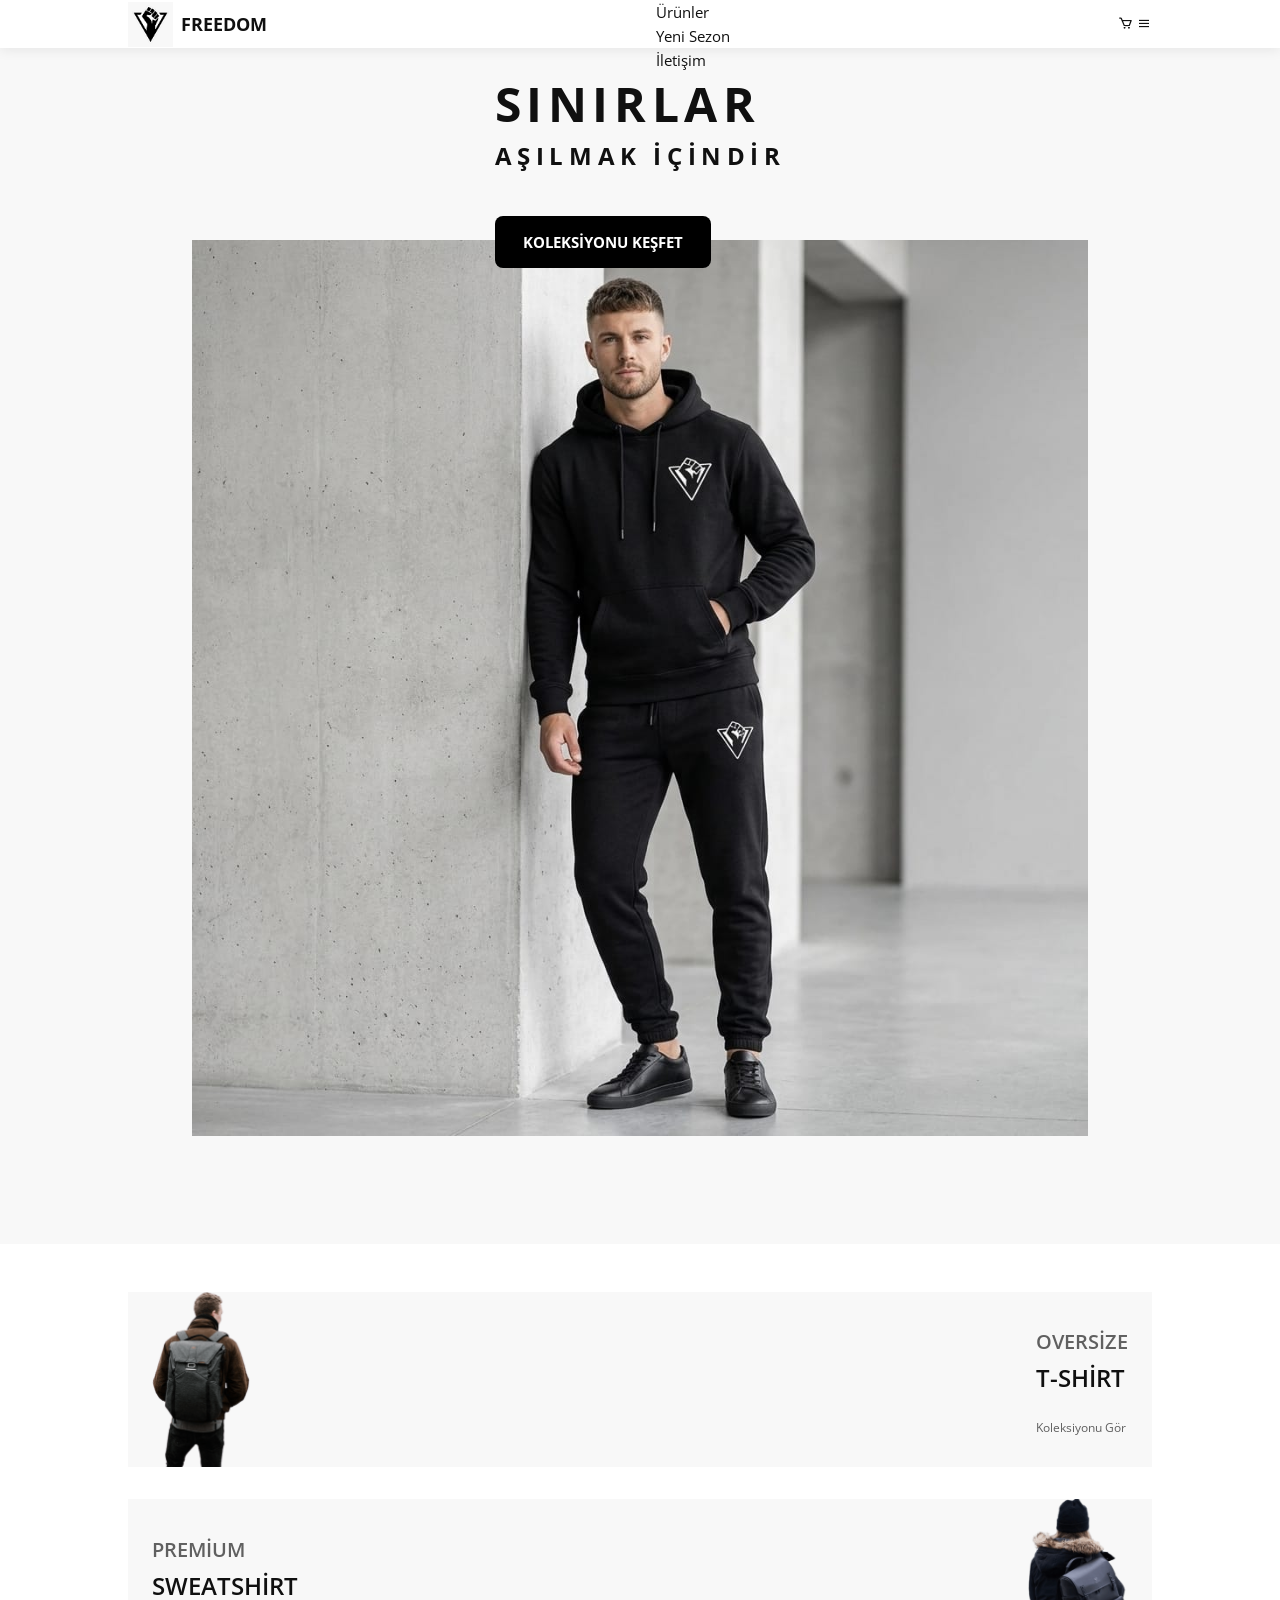
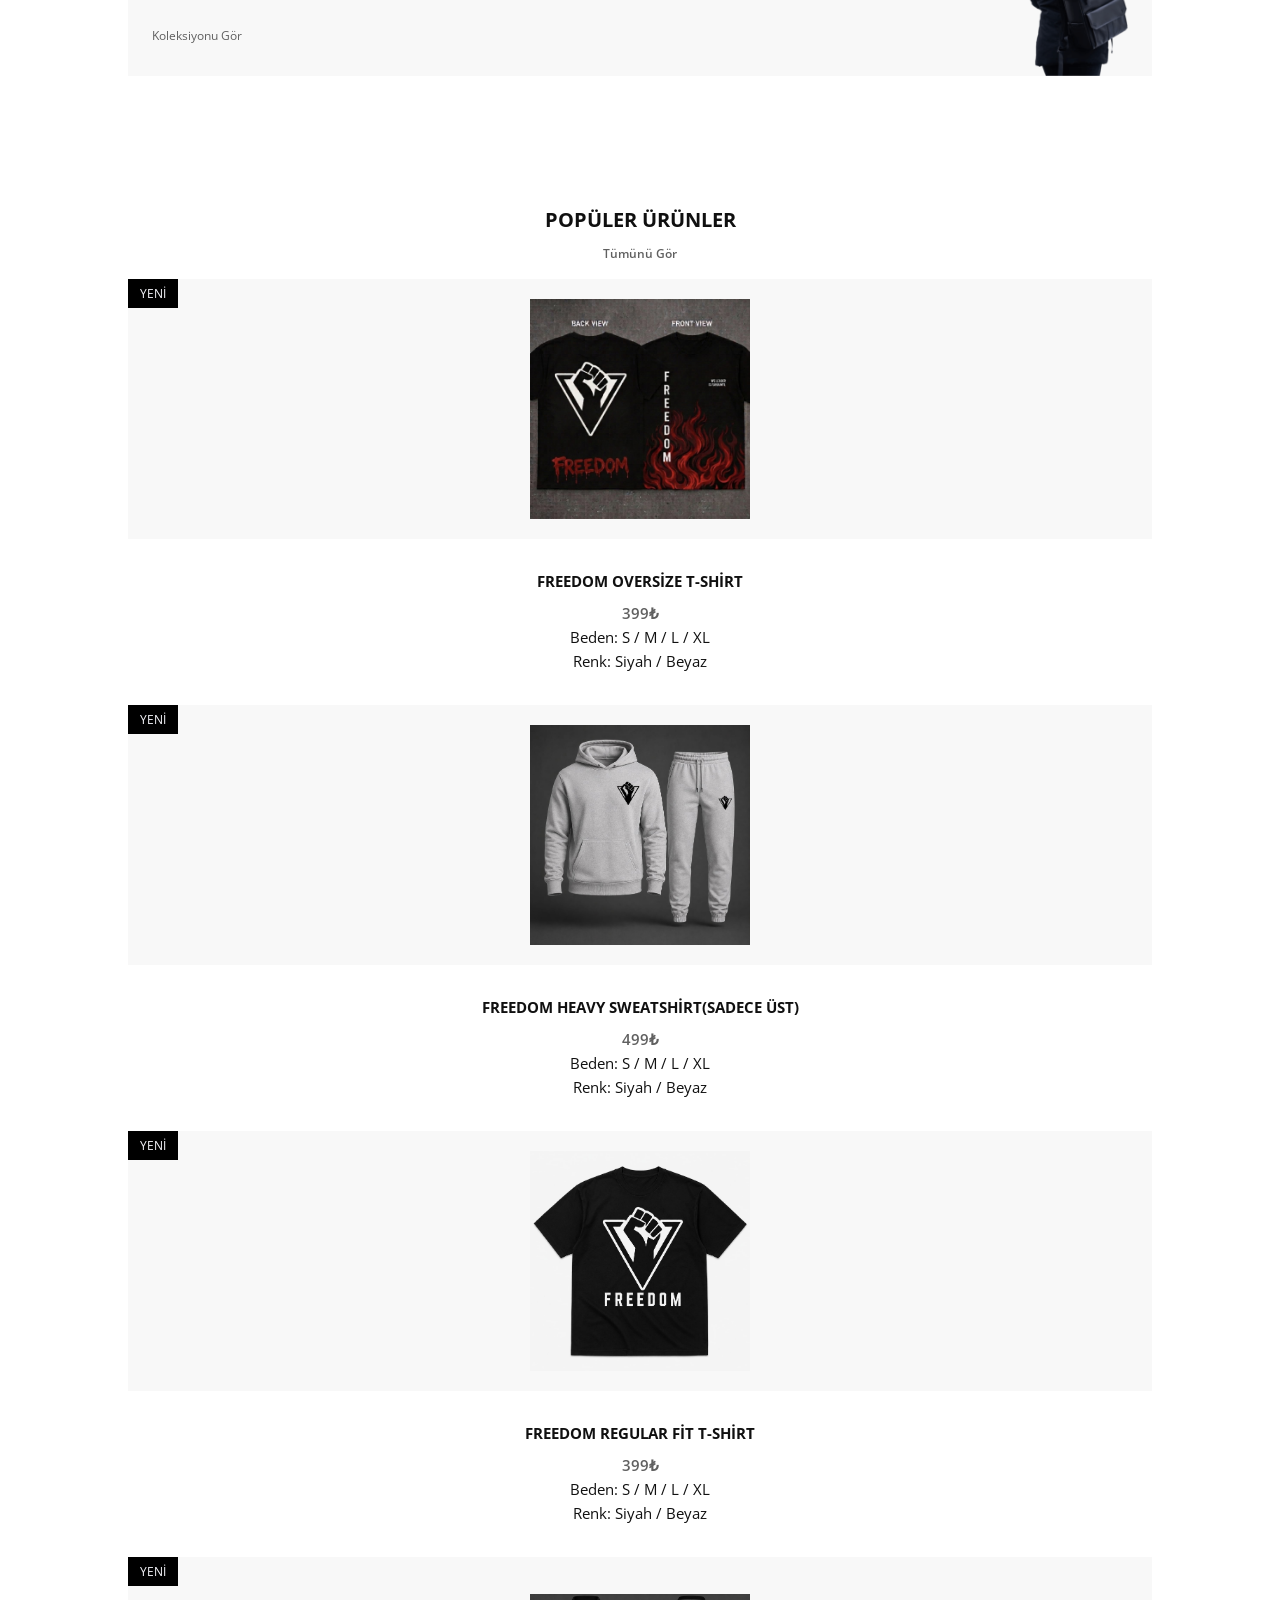
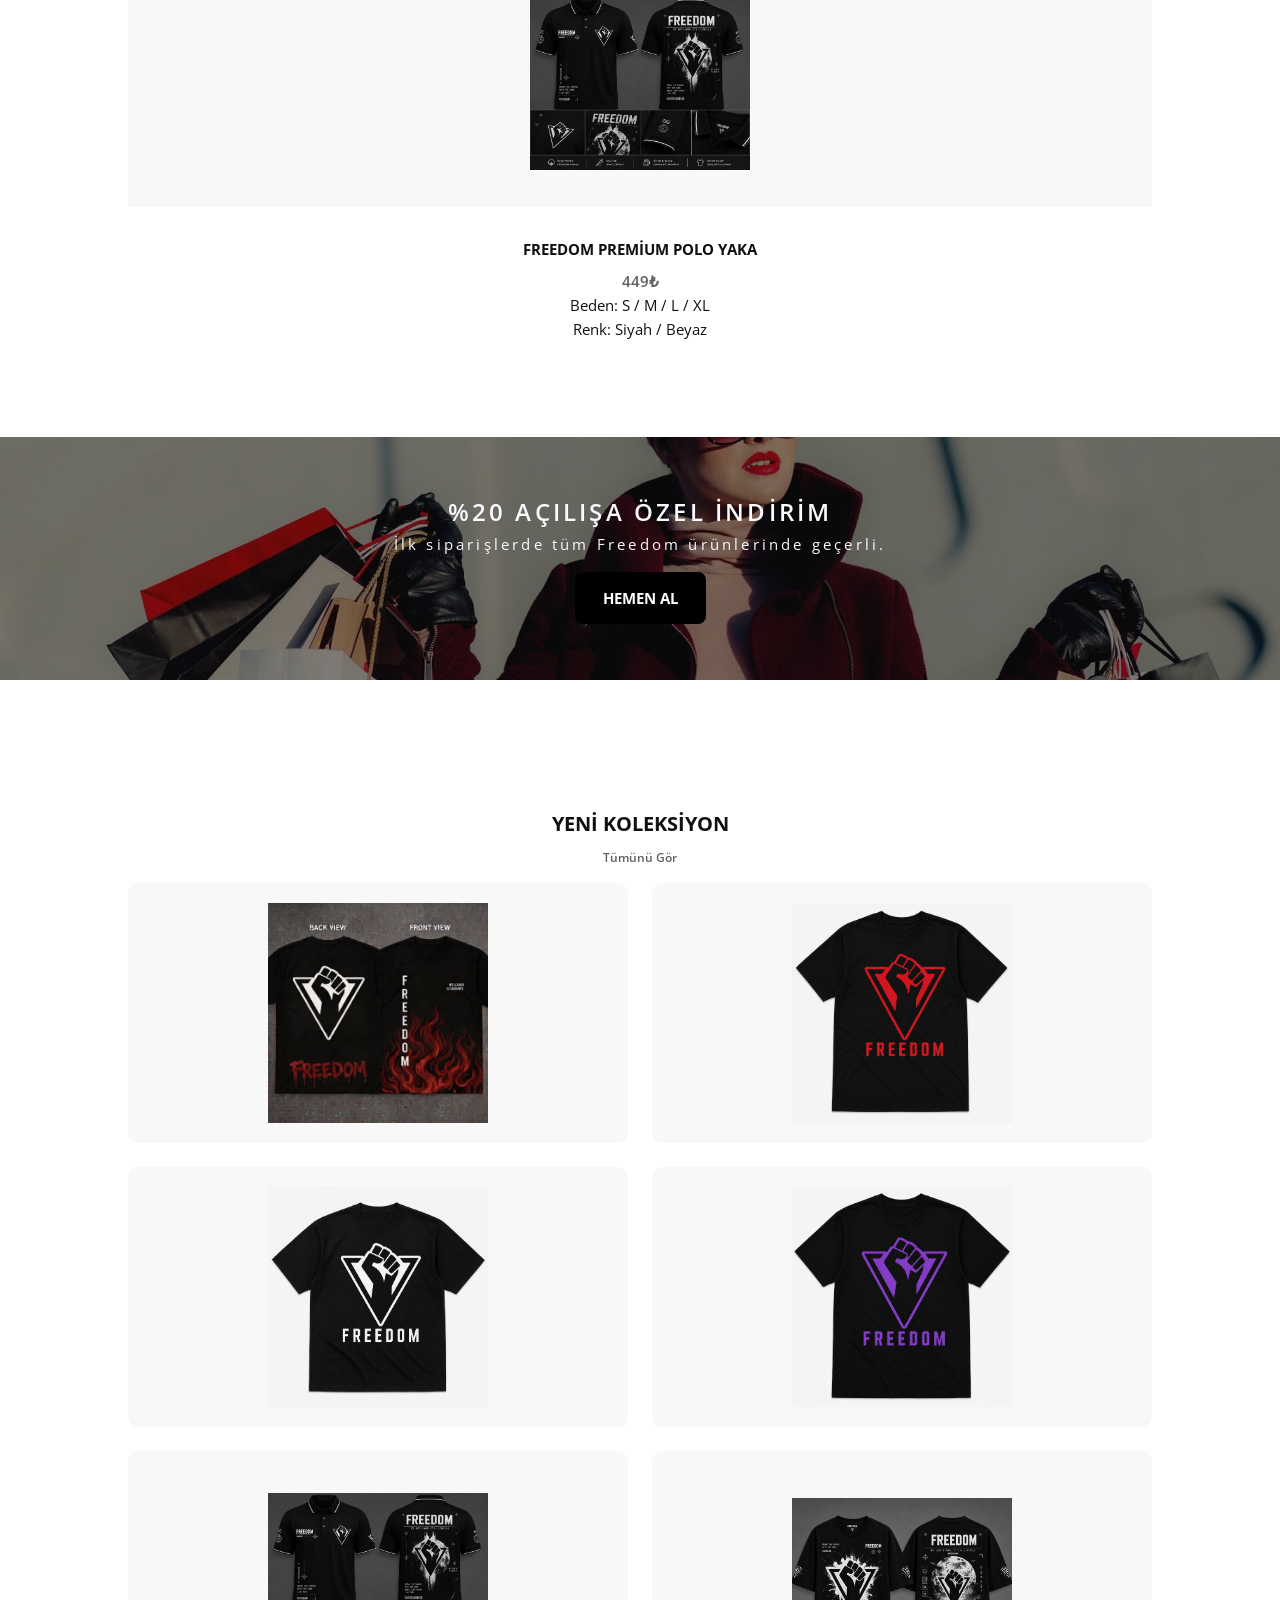
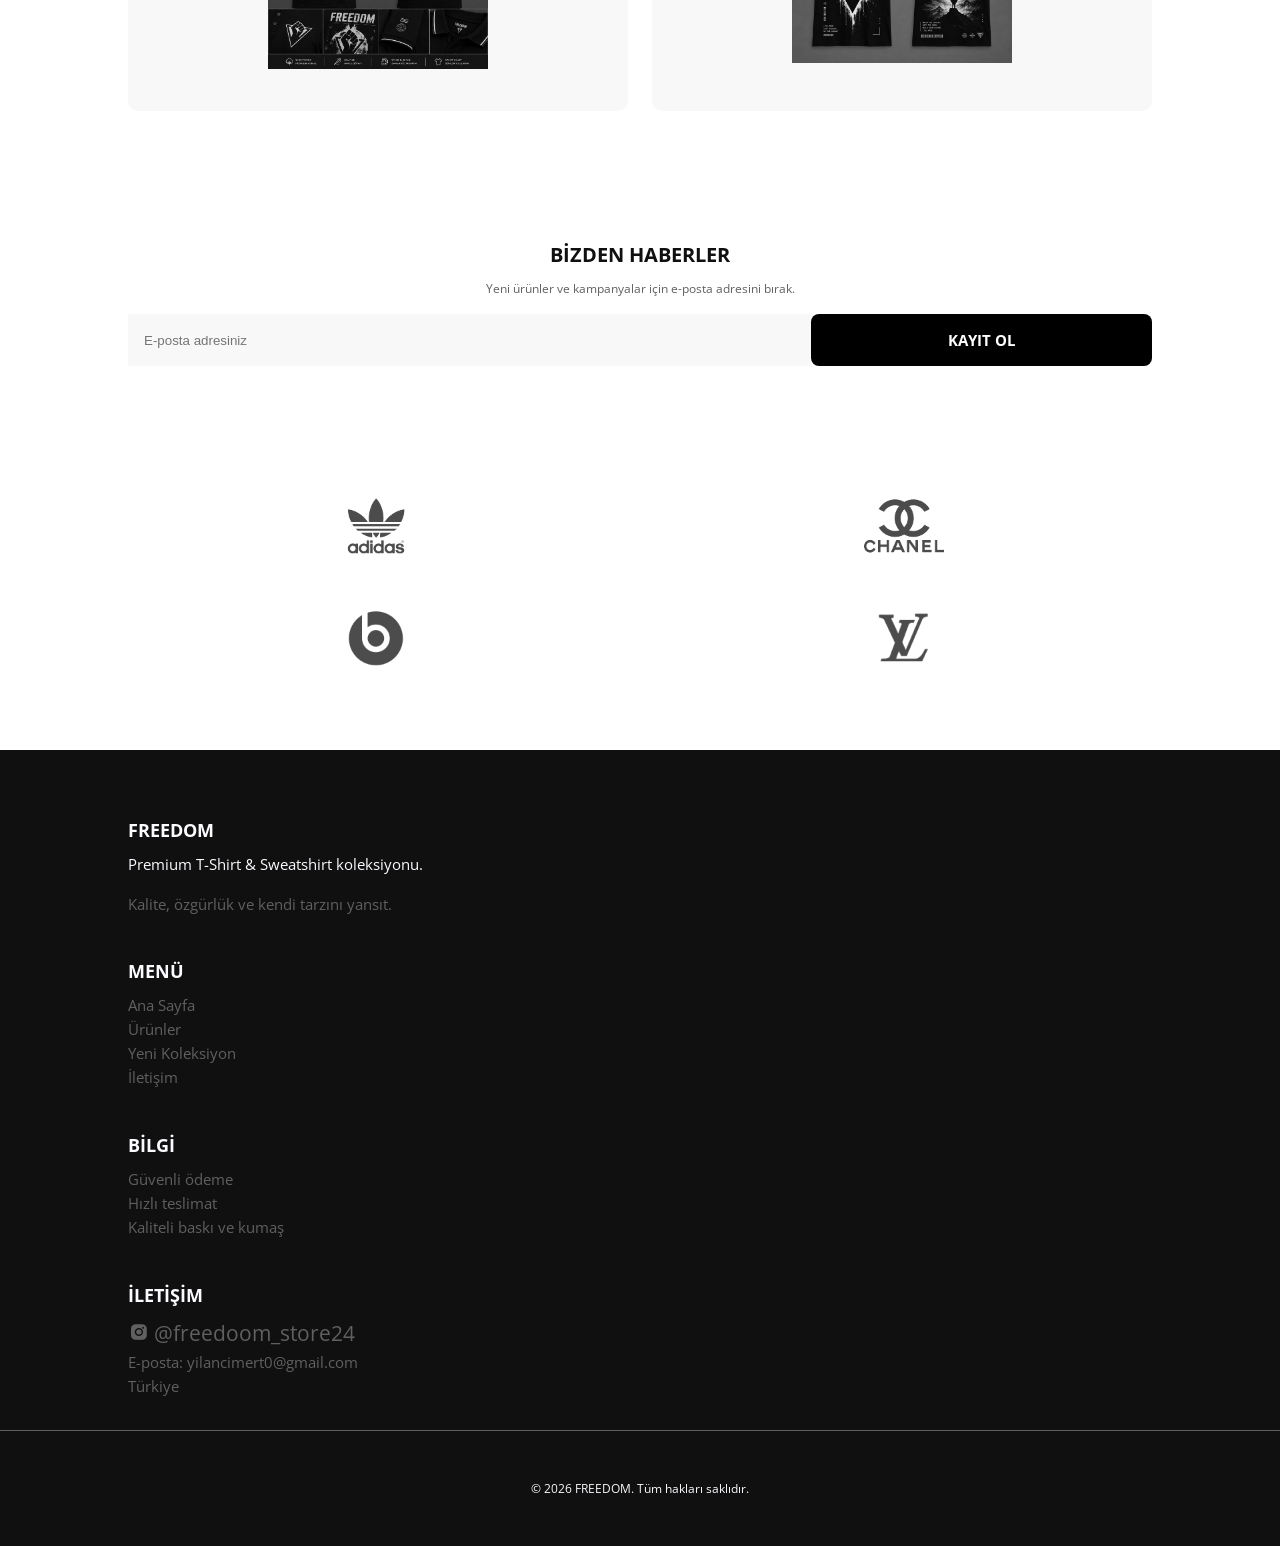
==== index.html @ c9d6a325 "Update index.html" ====
<!DOCTYPE html>
<html lang="tr">
    <head>
        <meta charset="UTF-8">
        <meta name="viewport" content="width=device-width, initial-scale=1.0">

        <!-- ===== BOXICONS ===== -->
        <link href='https://cdn.jsdelivr.net/npm/boxicons@2.0.5/css/boxicons.min.css' rel='stylesheet'>

        <!-- ===== CSS ===== -->
        <link rel="stylesheet" href="css/styles.css">

        <title>FREEDOM | Premium T-Shirts & Sweatshirts</title>
    </head>
    <body>
        <!--===== HEADER =====-->
        <header class="l-header">
            <nav class="nav bd-grid">
                <div>
                    <a href="index.html" class="nav__logo">
    <img src="img/logo.png" alt="FREEDOM Logo" class="logo" width="45">
    <span>FREEDOM</span>
    </a>
        
                </div>

                <div class="nav__menu" id="nav-menu">
                    <ul class="nav__list">
                        <li class="nav__item"><a href="#home" class="nav__link active">Ana Sayfa</a></li>
                        <li class="nav__item"><a href="#featured" class="nav__link">Ürünler</a></li>
                        <li class="nav__item"><a href="#new" class="nav__link">Yeni Sezon</a></li>
                        <li class="nav__item"><a href="#subscribed" class="nav__link">İletişim</a></li>
                    </ul>
                </div>

                <div>
                    <i class="bx bx-cart nav__cart"></i>
                    <i class="bx bx-menu nav__toggle" id="nav-toggle"></i>
                </div>
            </nav>
        </header>

        <main class="l-main">
            <!--===== HOME =====-->
           <section class="home" id="home">
    <div class="home__container bd-grid">
        <div class="home__data">
            <h1 class="home__title">SINIRLAR<br><span>AŞILMAK İÇİNDİR</span></h1>
            <a href="#featured" class="button">KOLEKSİYONU KEŞFET</a>
        </div>

        <img src="img/ana-sayfa.jpeg" class="home__img" alt="Freedom Hoodie">
    </div>
</section>

            <!--===== COLLECTION =====-->
            <section class="collection section">
                <div class="collection__container bd-grid">
                    <div class="collection__box">
                        <img src="img/backpackMan.png" alt="" class="collection__img">

                        <div class="collection__data">
                            <h2 class="collection__title"><span class="collection__subtitle">oversize</span><br>T-shirt</h2>
                            <a href="#" class="collection__view">Koleksiyonu Gör</a>
                        </div>
                    </div>

                    <div class="collection__box">
                        <div class="collection__data">
                            <h2 class="collection__title"><span class="collection__subtitle">premium</span><br>sweatshirt</h2>
                            <a href="#" class="collection__view">Koleksiyonu Gör</a>
                        </div>

                        <img src="img/backpackWoman.png" alt="" class="collection__img">
                    </div>
                </div>
            </section>

            <!--===== FEATURED PRODUCTS =====-->
            <section class="featured section" id="featured">
                <h2 class="section-title">POPÜLER ÜRÜNLER</h2>
                <a href="#" class="section-all">Tümünü Gör</a>

                <div class="featured__container bd-grid">
                    <div class="featured__product">
                        <div class="featured__box">
                            <div class="featured__new">YENİ</div>
                            <img src="img/tshirt4.jpeg" class="featured__img" alt="">
                        </div>

                        <div class="featured__data">
                            <h3 class="featured__name">Freedom Oversize T-Shirt</h3>
                            <span class="featured__price">399₺</span>
                             <p class="featured__info">Beden: S / M / L / XL</p>
    <p class="featured__info">Renk: Siyah / Beyaz</p>
                        </div>
                    </div>

                    <div class="featured__product">
                        <div class="featured__box">
                            <div class="featured__new">YENİ</div>
                            <img src="img/sweat4.jpeg" class="featured__img" alt="Freedom Heavy Sweatshirt">
                        </div>

                        <div class="featured__data">
                            <h3 class="featured__name">Freedom Heavy Sweatshirt(sadece üst)</h3>
                            <span class="featured__price">499₺</span>
                            <p class="featured__info">Beden: S / M / L / XL</p>
<p class="featured__info">Renk: Siyah / Beyaz</p>
                        </div>
                    </div>

                    <div class="featured__product">
                        <div class="featured__box">
                            <div class="featured__new">YENİ</div>
                      <img src="img/tshirt8.jpeg" class="featured__img" alt="Freedom Basic Tee">
                        </div>

                        <div class="featured__data">
                            <h3 class="featured__name">Freedom regular fit T-shirt</h3>
                            <span class="featured__price">399₺</span>
                            <p class="featured__info">Beden: S / M / L / XL</p>
<p class="featured__info">Renk: Siyah / Beyaz</p>
                        </div>
                    </div>

                    <div class="featured__product">
                        <div class="featured__box">
                            <div class="featured__new">YENİ</div>
                            <img src="img/tshirt12.jpeg" class="featured__img" alt="Freedom Premium Hoodie">
                        </div>

                        <div class="featured__data">
                            <h3 class="featured__name">Freedom Premium polo yaka</h3>
                            <span class="featured__price">449₺</span>
                            <p class="featured__info">Beden: S / M / L / XL</p>
<p class="featured__info">Renk: Siyah / Beyaz</p>
                        </div>
                    </div>
                </div>
            </section>

            <!--===== OFFER =====-->
            <section class="offer section">
                <div class="offer__bg">
                    <div class="offer__data">
                        <h2 class="offer__title">%20 açılışa özel İndirim</h2>
                        <p class="offer__description">İlk siparişlerde tüm Freedom ürünlerinde geçerli.</p>

                        <a href="#" class="button">HEMEN AL</a>
                    </div>
                </div>
            </section>

            <!--===== NEW ARRIVALS =====-->
            <section class="featured section" id="new">
                <h2 class="section-title">YENİ KOLEKSİYON</h2>
                <a href="#" class="section-all">Tümünü Gör</a>

                <div class="new__container bd-grid">
                    <div class="new__box">
                      <img src="img/tshirt4.jpeg" alt="Freedom T-Shirt" class="new__img">

                        <div class="new__link">
                            <a href="#" class="button">İNCELE</a>
                        </div>
                    </div>

                    <div class="new__box">
                        <img src="img/tshirt6.jpeg" alt="Freedom T-Shirt" class="new__img">

                        <div class="new__link">
                            <a href="#" class="button">İNCELE</a>
                        </div>
                    </div>

                    <div class="new__box">
                       <img src="img/tshirt8.jpeg" alt="Freedom T-Shirt" class="new__img">

                        <div class="new__link">
                            <a href="#" class="button">İNCELE</a>
                        </div>
                    </div>

                    <div class="new__box">
                        <img src="img/tshirt3.jpeg" alt="Freedom T-Shirt" class="new__img">

                        <div class="new__link">
                            <a href="#" class="button">İNCELE</a>
                        </div>
                    </div>

                    <div class="new__box">
                        <img src="img/tshirt12.jpeg" alt="Freedom T-Shirt" class="new__img">

                        <div class="new__link">
                            <a href="#" class="button">İNCELE</a>
                        </div>
                    </div>

                    <div class="new__box">
                      <img src="img/tshirt13.jpeg" alt="Freedom T-Shirt" class="new__img">

                        <div class="new__link">
                            <a href="#" class="button">İNCELE</a>
                        </div>
                    </div>
                </div>
            </section>

            <!--===== NEWSLETTER =====-->
            <section class="newsletter section" id="subscribed">
                <div class="newsletter__container bd-grid">
                    <div class="newsletter__subscribed">
                        <h2 class="section-title">BİZDEN HABERLER</h2>
                        <p class="newsletter__description">Yeni ürünler ve kampanyalar için e-posta adresini bırak.</p>

                        <form action="" class="newsletter__form">
                            <input type="text" class="newsletter__input" placeholder="E-posta adresiniz">
                            <a href="#" class="button">KAYIT OL</a>
                        </form>
                    </div>
                </div>
            </section>

            <!--===== SPONSORS =====-->
            <section class="sponsors section">
                <div class="sponsors__container bd-grid">
                    <div class="sponsors__logo">
                        <img src="img/logo1.png" alt="">
                    </div>
                    <div class="sponsors__logo">
                        <img src="img/logo2.png" alt="">
                    </div>
                    <div class="sponsors__logo">
                        <img src="img/logo3.png" alt="">
                    </div>
                    <div class="sponsors__logo">
                        <img src="img/logo4.png" alt="">
                    </div>
                </div>
            </section>
        </main>

        <!--===== FOOTER =====-->
      <footer class="footer section" id="iletisim">
    <div class="footer__container bd-grid">
        <div class="footer__box">
            <h3 class="footer__title">FREEDOM</h3>
            <p class="footer__deal">Premium T-Shirt & Sweatshirt koleksiyonu.</p>
            <p class="footer__link">Kalite, özgürlük ve kendi tarzını yansıt.</p>
        </div>

        <div class="footer__box">
            <h3 class="footer__title">MENÜ</h3>
            <ul>
                <li><a href="#home" class="footer__link">Ana Sayfa</a></li>
                <li><a href="#featured" class="footer__link">Ürünler</a></li>
                <li><a href="#new" class="footer__link">Yeni Koleksiyon</a></li>
                <li><a href="#iletisim" class="footer__link">İletişim</a></li>
            </ul>
        </div>

        <div class="footer__box">
            <h3 class="footer__title">BİLGİ</h3>
            <ul>
                <li><span class="footer__link">Güvenli ödeme</span></li>
                <li><span class="footer__link">Hızlı teslimat</span></li>
                <li><span class="footer__link">Kaliteli baskı ve kumaş</span></li>
            </ul>
        </div>

        <div class="footer__box">
    <h3 class="footer__title">İLETİŞİM</h3>

    <a href="https://instagram.com/freedoom_store24" target="_blank" class="footer__social">
        <i class='bx bxl-instagram-alt'></i> @freedoom_store24
    </a>

    <p class="footer__link">E-posta: yilancimert0@gmail.com</p>
    <p class="footer__link">Türkiye</p>
</div>
    </div>

    <p class="footer__copy">&#169; 2026 FREEDOM. Tüm hakları saklıdır.</p>
</footer>

        <!--===== MAIN JS =====-->
        <script src="js/main.js"></script>
    </body>
</html>
---- css/styles.css ----
/*===== GOOGLE FONTS =====*/
@import url("https://fonts.googleapis.com/css2?family=Open+Sans:wght@400;600;700&display=swap");

/*===== VARIABLES CSS =====*/
:root {
  --header-height: 3rem;
  --font-semi: 600;
  --font-bold: 700;
}

/*===== Colores =====*/
:root {
  --first-color: #000000;
  --first-color-alt: #222222;
  --white-color: #FAFAFF;
  --dark-color: #101010;
  --dark-color-light: #606060;
  --gray-color: #F8F8F8;
}

/*===== Fuente y tipografia =====*/
:root {
  --body-font: 'Open Sans', sans-serif;
  --big-font-size: 3rem;
  --h1-font-size: 1.5rem;
  --h2-font-size: 1.25rem;
  --normal-font-size: .938rem;
  --small-font-size: .75rem;
}

 screen and (min-width: 768px) {
  :root {
    --big-font-size: 6rem;
    --h1-font-size: 2.25rem;
    --h2-font-size: 1.5rem;
    --normal-font-size: 1rem;
    --small-font-size: .813rem;
  }
}

/*===== Margenes =====*/
:root {
  --mb-1: 0.5rem;
  --mb-2: 1rem;
  --mb-3: 1.5rem;
  --mb-4: 2rem;
}

/*===== z index =====*/
:root {
  --z-tooltip: 10;
  --z-fixed: 100;
}

/*===== BASE =====*/
*, ::before, ::after {
  box-sizing: border-box;
}

html {
  scroll-behavior: smooth;
}

body {
  margin: var(--header-height) 0 0 0;
  font-family: var(--body-font);
  font-size: var(--normal-font-size);
  color: var(--dark-color);
  line-height: 1.6;
}

h1, h2, p {
  margin: 0;
}

ul {
  margin: 0;
  padding: 0;
  list-style: none;
}

a {
  text-decoration: none;
  color: var(--dark-color);
}

img {
  max-width: 100%;
  height: auto;
}

/*===== CLASS CSS ===== */
.section
{
  padding: 3rem 0;
}

.section-title
{
  font-size: var(--h2-font-size);
  color: var(--dark-color);
  margin: var(--mb-4) 0 var(--mb-1);
  text-align: center;
}

.section-all
{
  display: block;
  font-size: var(--small-font-size);
  font-weight: var(--font-semi);
  color: var(--dark-color-light);
  text-align: center;
  margin-bottom: var(--mb-2);
}

/*===== LAYOUT =====*/
.bd-grid
{
  max-width: 1024px;
  display: grid;
  grid-template-columns: 100%;
  grid-column-gap: 2rem;
  width: calc(100% - 3rem);
  margin-left: var(--mb-3);
  margin-right: var(--mb-3);
}

.l-header
{
  width: 100%;
  position: fixed;
  top: 0;
  left: 0;
  z-index: var(--z-fixed);
  background:#fff;
box-shadow:0 2px 12px rgba(0,0,0,.08);
}

/*===== NAV =====*/
.nav
{
  height: var(--header-height);
  display: flex;
  justify-content: space-between;
  align-items: center;
}

@media screen and (max-width: 768px)
{
  .nav__menu
  {
    position: fixed;
    top: var(--header-height);
    right: -100%;
    width: 80%;
    height: 100%;
    padding: 2rem;
    background-color: var(--white-color);
    transition: .5s;
  }

  .nav__item
  {
    margin-bottom: var(--mb-4);
  }

  .nav__link
  {
    color: var(--dark-color);
    font-weight: var(--font-semi);
  }

  .nav__link:hover
  {
    color: var(--first-color);
  }

  .nav__logo
  {
    font-weight: var(--font-bold);
  }

  .nav__cart
  {
    font-size: 1.5rem;
    margin-right: var(--mb-2);
  }

  .nav__toggle
  {
    font-size: 1.5rem;
    cursor: pointer;
  }
}


/*=== Show menu ===*/
.show
{
  right: 0;
}

.active
{
  color: var(--first-color);
}

/*===== HOME =====*/
.home
{
  background-color: var(--gray-color);
}

.home__container
{
  position: relative;
  min-height: calc(100vh - 3rem);
  display: flex;
  flex-direction: column;
  justify-content: center;
  row-gap: 2rem;
  padding: 2rem 1rem 3rem;
}

.home__data
{
  z-index: 2;
  text-align: center;
}

.home__title
{
  font-size: var(--big-font-size);
  line-height: 1;
  letter-spacing: .35rem;
  margin-bottom: 2rem;
}

.home__title span
{
  display: block;
  font-size: var(--h1-font-size);
  margin-top: 1rem;
}

.home__img
{
  display: block;
  width: 280px;
  max-width: 100%;
  height: auto;
  margin: 0 auto;
  object-fit: contain;
}


/*BUTTONS*/
.button
{
  display: inline-block;
  background:#000;
  color:#fff;
  padding:14px 28px;
 border-radius:8px;
  font-weight:700;
  transition:.3s;
}

.button:hover{
  background:#333;
  transform:translateY(-2px);
}


/*===== COLLECTION =====*/
.collection__container
{
  row-gap: 2rem;
}

.collection__box
{
  display: flex;
  justify-content: space-between;
  align-items: center;
  padding: 0 1.5rem;
  background-color: var(--gray-color);
  transition: .3s;
}

.collection__box:hover
{
  transform: translateY(-.5rem);
}

.collection__img
{
  width: 100px;
}

.collection__title
{
  font-size: var(--h1-font-size);
  list-style: 1.2;
  margin-bottom: var(--mb-2);
  text-transform: uppercase;
  font-weight: var(--font-semi);
}

.collection__subtitle
{
  font-size: var(--h2-font-size);
  color: var(--dark-color-light);
}

.collection__view
{
  font-size: var(--small-font-size);
  color: var(--dark-color-light);
}

.collection__view:hover
{
  text-decoration: underline;
}

/*===== FEATURED PRODUCTS =====*/
.featured__container
{
  row-gap: 2rem;
}

.featured__product
{
  transition: .3s;
}

.featured__product:hover
{
  transform: translateY(-.5rem);
}

.featured__box
{
   position: relative;
    display: flex;
    justify-content: center;
    align-items: center;
    background-color: var(--gray-color);

    min-height: 250px;
}
.featured__img{
    width: 220px;
    height: auto;
    display: block;
  }
.featured__new
{
  position: absolute;
  top: 0;
  left: 0;
  background-color: var(--first-color);
  color: var(--white-color);
  padding: .3rem .75rem;
  font-size: var(--small-font-size);
}

.featured__data
{
  text-align: center;
    margin-top: 30px;
}

.featured__name
{
  margin-bottom: var(--mb-1);
  text-transform: uppercase;
  font-size: var(--normal-font-size);
}

.featured__price
{
  color: var(--dark-color-light);
  font-weight: var(--font-semi);
}


/*===== OFFER =====*/
.offer__bg
{
  background: url('../img/offer.jpg') no-repeat center/cover;
  text-align: center;
}

.offer__data
{
  padding: 3.5rem .25rem;
  background: rgba(0, 0, 0, .5);
  color: var(--white-color);
}

.offer__title
{
  font-size: var(--h1-font-size);
  letter-spacing: .2rem;
  text-transform: uppercase;
  font-weight: var(--font-semi);
}

.offer__description
{
  margin-bottom: var(--mb-2);
  letter-spacing: .2rem;
}


/*===== NEW ARRIVALS =====*/
.new__container
{
  display: grid;
  grid-template-columns: repeat(2, 1fr);
  gap: 1.5rem;
}

.new__box
{
  position: relative;
  background-color: var(--gray-color);
  overflow: hidden;
  border-radius: 10px;
  padding: 12px;
  min-height: 260px;

  display: flex;
  justify-content: center;
  align-items: center;
}

.new__img
{
  width: 100%;
  max-width: 220px;
  height: 220px;
  object-fit: contain;
  display: block;
  margin: 0 auto;
}

.new__box:hover .new__link
{
  bottom: 0;
}

.new__link
{
  position: absolute;
  left: 0;
  bottom: -100%;
  width: 100%;
  height: 100%;
  display: flex;
  justify-content: center;
  align-items: center;
  background: rgba(0, 0, 0, 0.18);
  transition: .3s;
}


/*===== NEWSLETTER =====*/
.newsletter
{
  text-align: center;
}

.newsletter__description
{
  margin-bottom: var(--mb-2);
  font-size: var(--small-font-size);
  color: var(--dark-color-light);
}

.newsletter__form
{
  display: grid;
  grid-template-columns: 1fr .5fr;
}

.newsletter__input
{
  outline: none;
  border: none;
  background-color: var(--gray-color);
  padding: 0 1rem;
}


/*===== SPONSORS =====*/
.sponsors__container
{
  grid-template-columns: repeat(2, 1fr);
  row-gap: 2rem;
  padding: 1.5rem 0;
}

.sponsors__logo
{
  display: flex;
  justify-content: center;
}

.sponsors__logo img
{
  width: 80px;
  filter: opacity(70%);
}

.sponsors__logo img:hover
{
  filter: none;
}

/*===== FOOTER =====*/
.footer
{
  background-color: var(--dark-color);
  color: var(--white-color);
}

.footer__container
{
  row-gap: 1.5rem;
  margin-bottom: var(--mb-4);
}

.footer__title
{
  margin-bottom: var(--mb-1);
}

.footer__deal
{
  margin-bottom: var(--mb-2);
}

.footer__store
{
  width: 100px;
}

.footer__link, .footer__social
{
  color: var(--dark-color-light);
}

.footer__link:hover
{
  text-decoration: underline;
}

.footer__social
{
  font-size: 1.3rem;
  margin-right: var(--mb-1);
}

.footer__copy
{
  border-top: 1px solid var(--dark-color-light);
  padding-top: 3rem;
  text-align: center;
  columns: var(--dark-color-light);
  font-size: var(--small-font-size);
}

/* ===== MEDIA QUERIES=====*/
 screen and (min-width: 768px)
{
  body
  {
    margin: 0;
  }

  .section-all
  {
    margin-bottom: var(--mb-4);
  }

  .nav
  {
    height: calc(var(--header-height) + 1rem);
    justify-content: initial;
  }

  .nav__menu
  {
    margin-left: auto;
  }

  .nav__list
  {
    display: flex;
  }

  .nav__item
  {
    margin-left: var(--mb-4);
    margin-bottom: 0;
  }

  .nav__toggle
  {
    display: none;
  }

  .home__container
  {
    height: 100vh;
  }

  .home__data
  {
    padding: 0;
    height: max-content;
    align-self: center;
  }

  .home__title
  {
    line-height: .8;
    letter-spacing: 1.5rem;
  }

  .home__img
  {
    width: 370px;
  }

  .collection__container
  {
    grid-template-columns: repeat(2, 1fr);
    grid-template-rows: 1fr;
  }

  .collection__box
  {
    padding: .5rem 3rem 0;
  }

  .collection__img
  {
    width: 130px;
  }

  .featured__container,
  .sponsors__container,
  .footer__container
  {
    grid-template-columns: repeat(4, 1fr);
  }

  .offer__data
  {
    padding: 5re 0;
  }

  .new__container
  {
    grid-template-columns: repeat(4, 1fr);
  }

  .newsletter__form
  {
    width: 400px;
    margin: 0 auto;
  }

  .footer__container
  {
    padding: 2rem 0;
  }
}

@media screen and (min-width: 1024px)
{
   .bd-grid
  {
    margin-left: auto;
    margin-right: auto;
  }

  .home__container
  {
    min-height: calc(100vh - 3rem);
    grid-template-columns: repeat(2, max-content);
    justify-content: space-between;
    align-items: center;
    column-gap: 2rem;
    padding: 2rem 4rem 3rem;
  }

  .home__data
  {
    text-align: left;
    max-width: 460px;
    z-index: 2;
  }

  .home__title
  {
    margin-bottom: 3rem;
  }

  .home__img
  {
    width: 999px;
    max-width: 100%;
    margin: 0;
    justify-self: end;
     transform: translateY(-60px);
  }
}
}

.nav__logo{
    display:flex;
    align-items:center;
    gap:10px;
    font-weight:700;
}
}.logo-img{
    width:28px !important;
    height:28px !important;
    object-fit:contain;
}

.nav__logo{
    display:flex;
    align-items:center;
    gap:8px;
}

.nav__logo span{
    font-size:18px;
    font-weight:bold;
}
.featured__img{
    width: 220px;
    height: auto;
    display: block;
    margin: 20px auto;
}
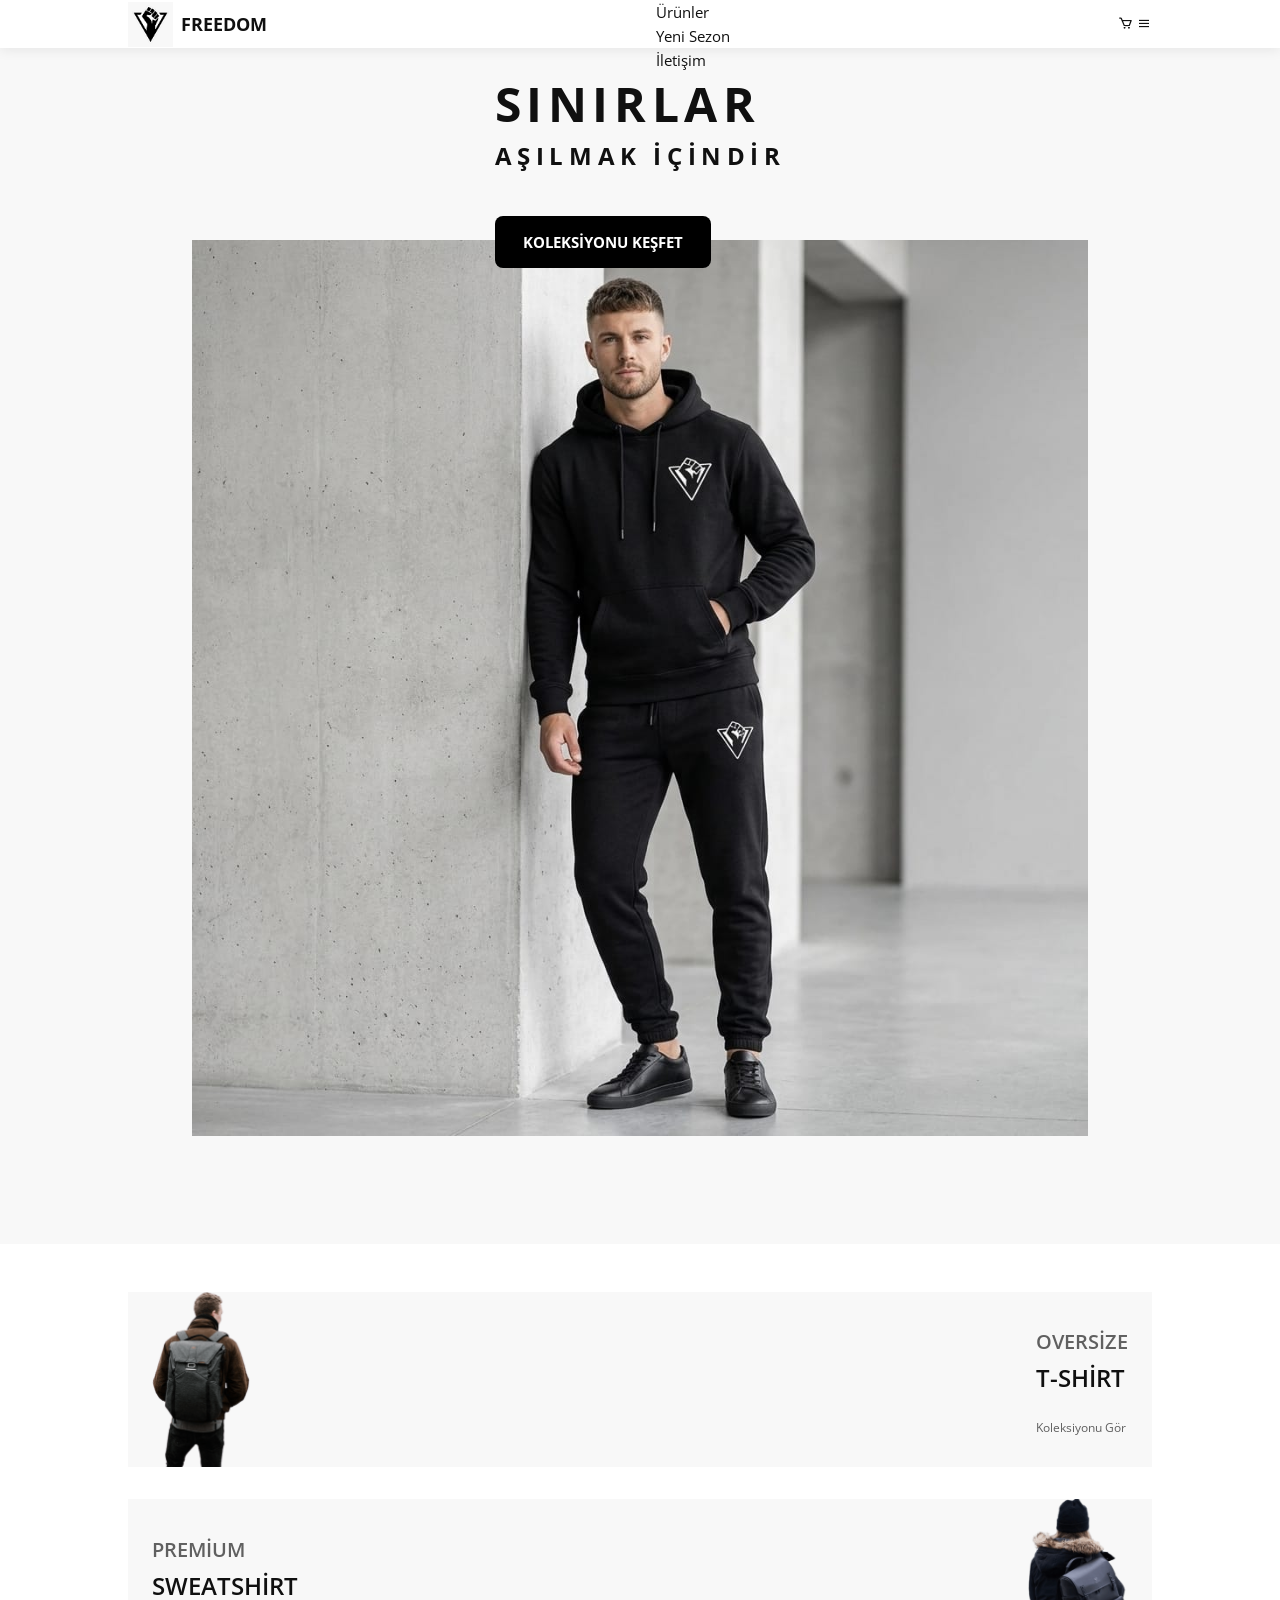
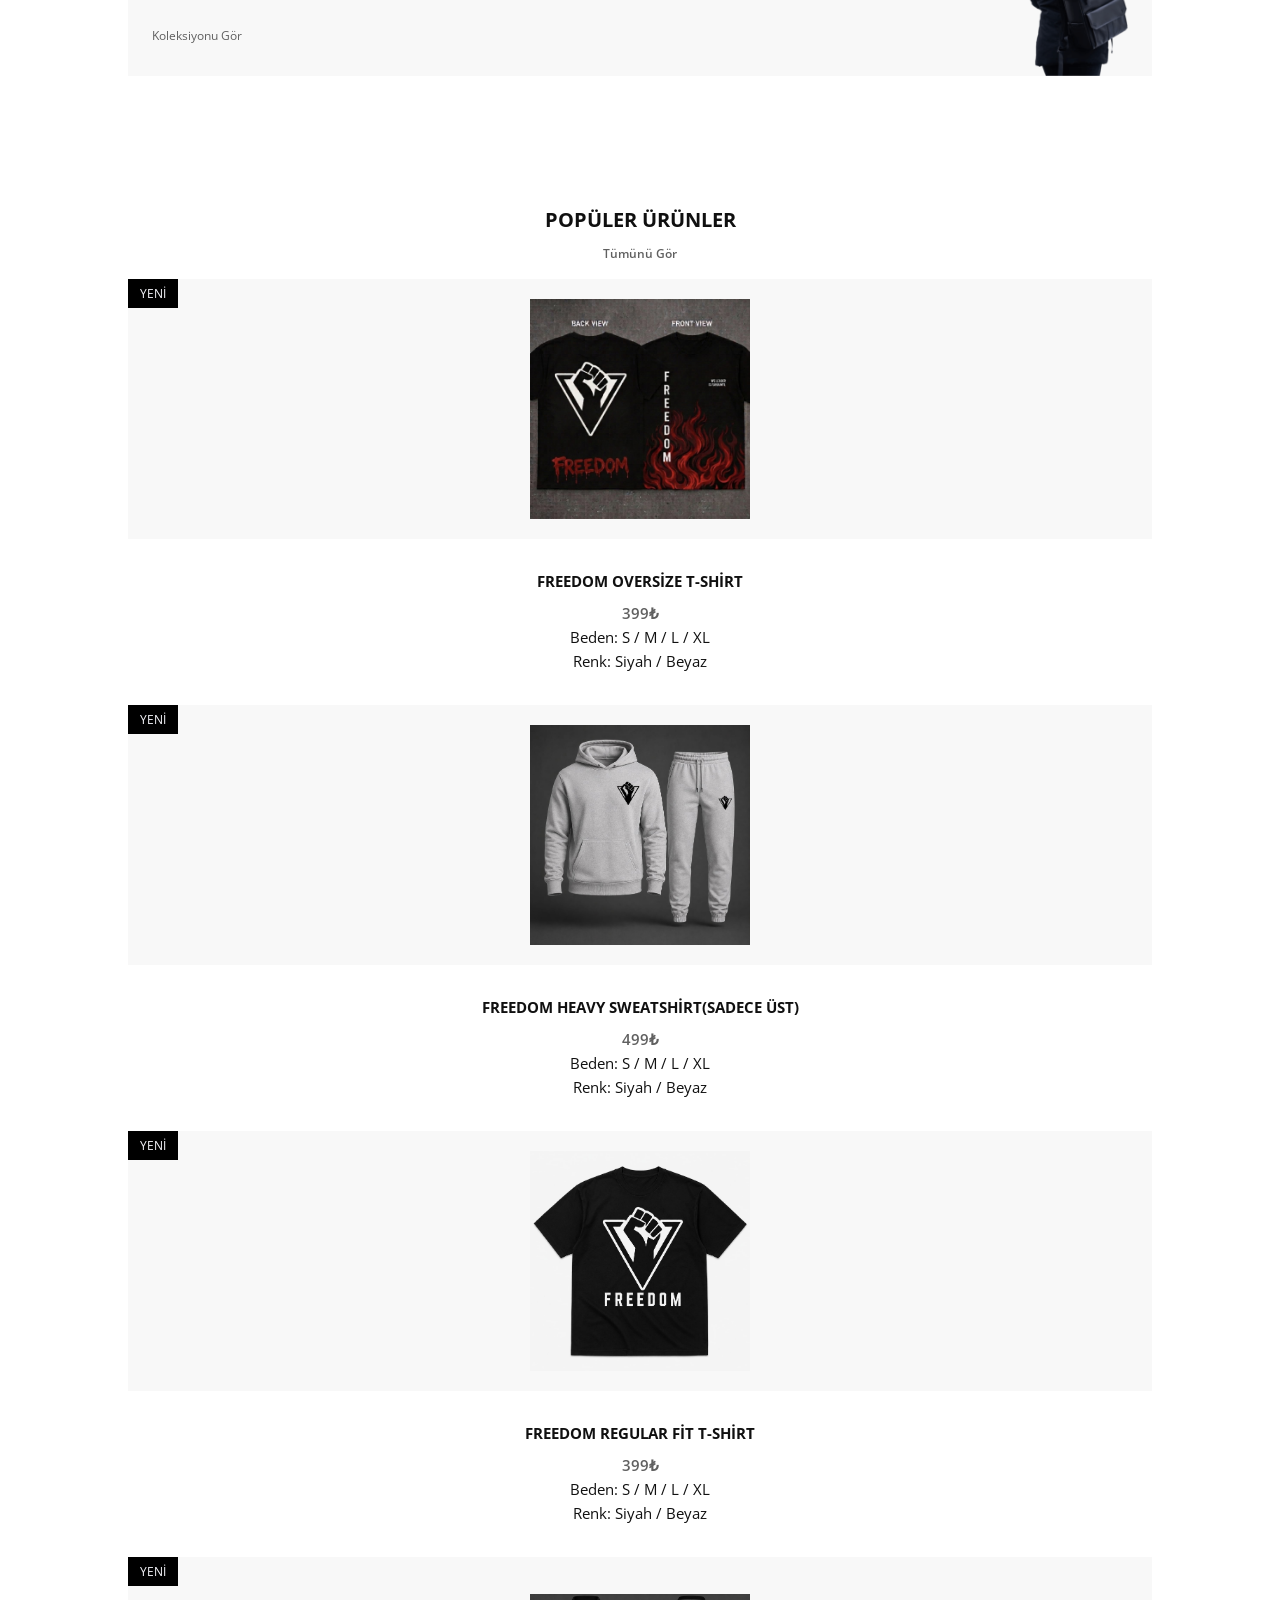
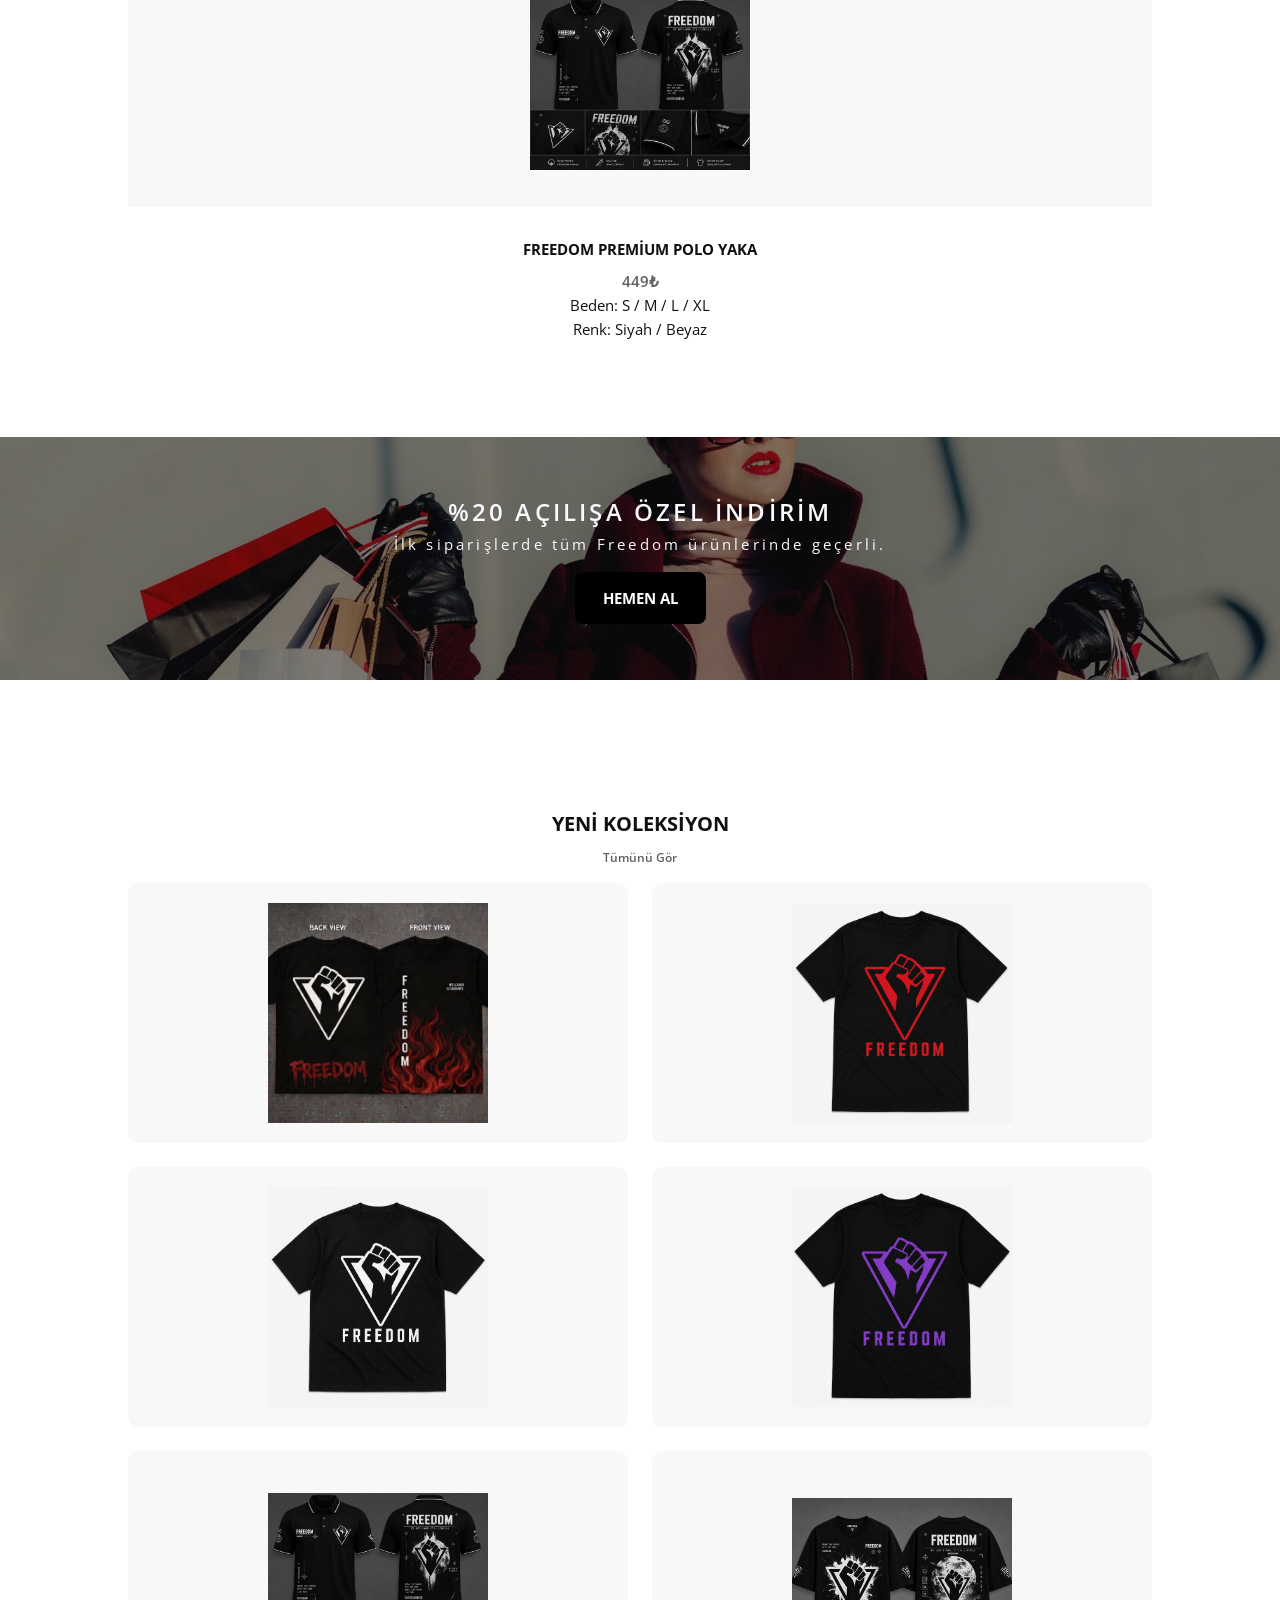
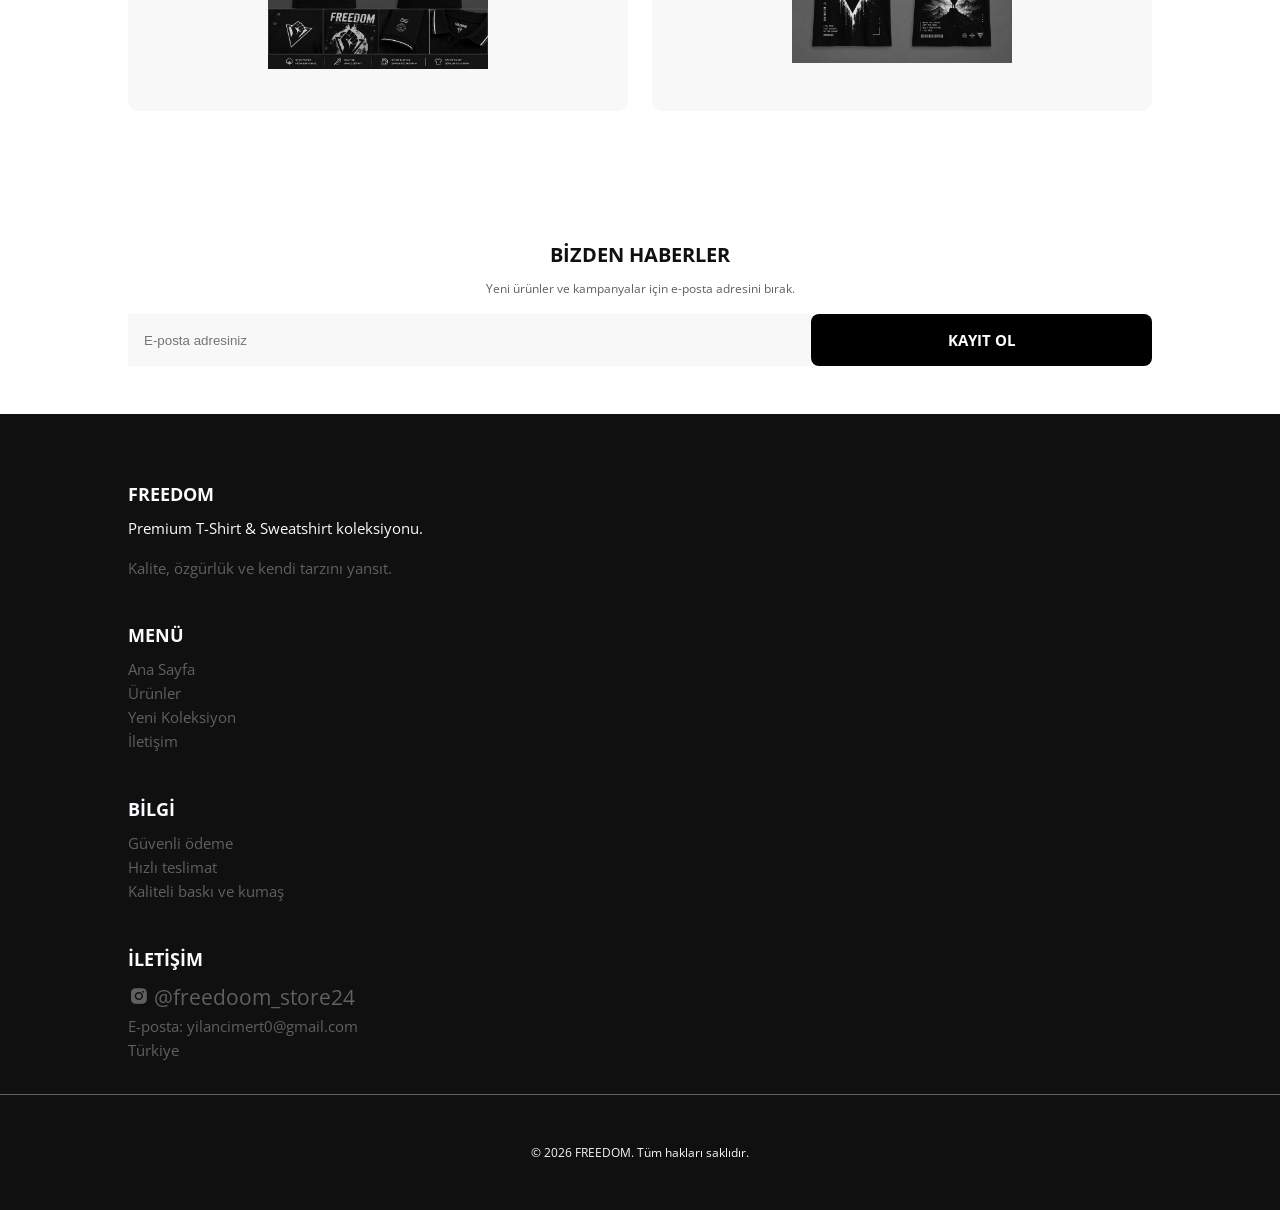
==== commit c2fd399b: "Update index.html" ====
--- a/index.html
+++ b/index.html
@@ -224,22 +224,7 @@
             </section>
 
             <!--===== SPONSORS =====-->
-            <section class="sponsors section">
-                <div class="sponsors__container bd-grid">
-                    <div class="sponsors__logo">
-                        <img src="img/logo1.png" alt="">
-                    </div>
-                    <div class="sponsors__logo">
-                        <img src="img/logo2.png" alt="">
-                    </div>
-                    <div class="sponsors__logo">
-                        <img src="img/logo3.png" alt="">
-                    </div>
-                    <div class="sponsors__logo">
-                        <img src="img/logo4.png" alt="">
-                    </div>
-                </div>
-            </section>
+          
         </main>
 
         <!--===== FOOTER =====-->
--- a/css/styles.css
+++ b/css/styles.css
@@ -383,6 +383,13 @@
 {
   color: var(--dark-color-light);
   font-weight: var(--font-semi);
+  .featured__info
+{
+  font-size: 0.85rem;
+  color: var(--dark-color-light);
+  margin-top: 6px;
+  line-height: 1.4;
+}
 }
 
 
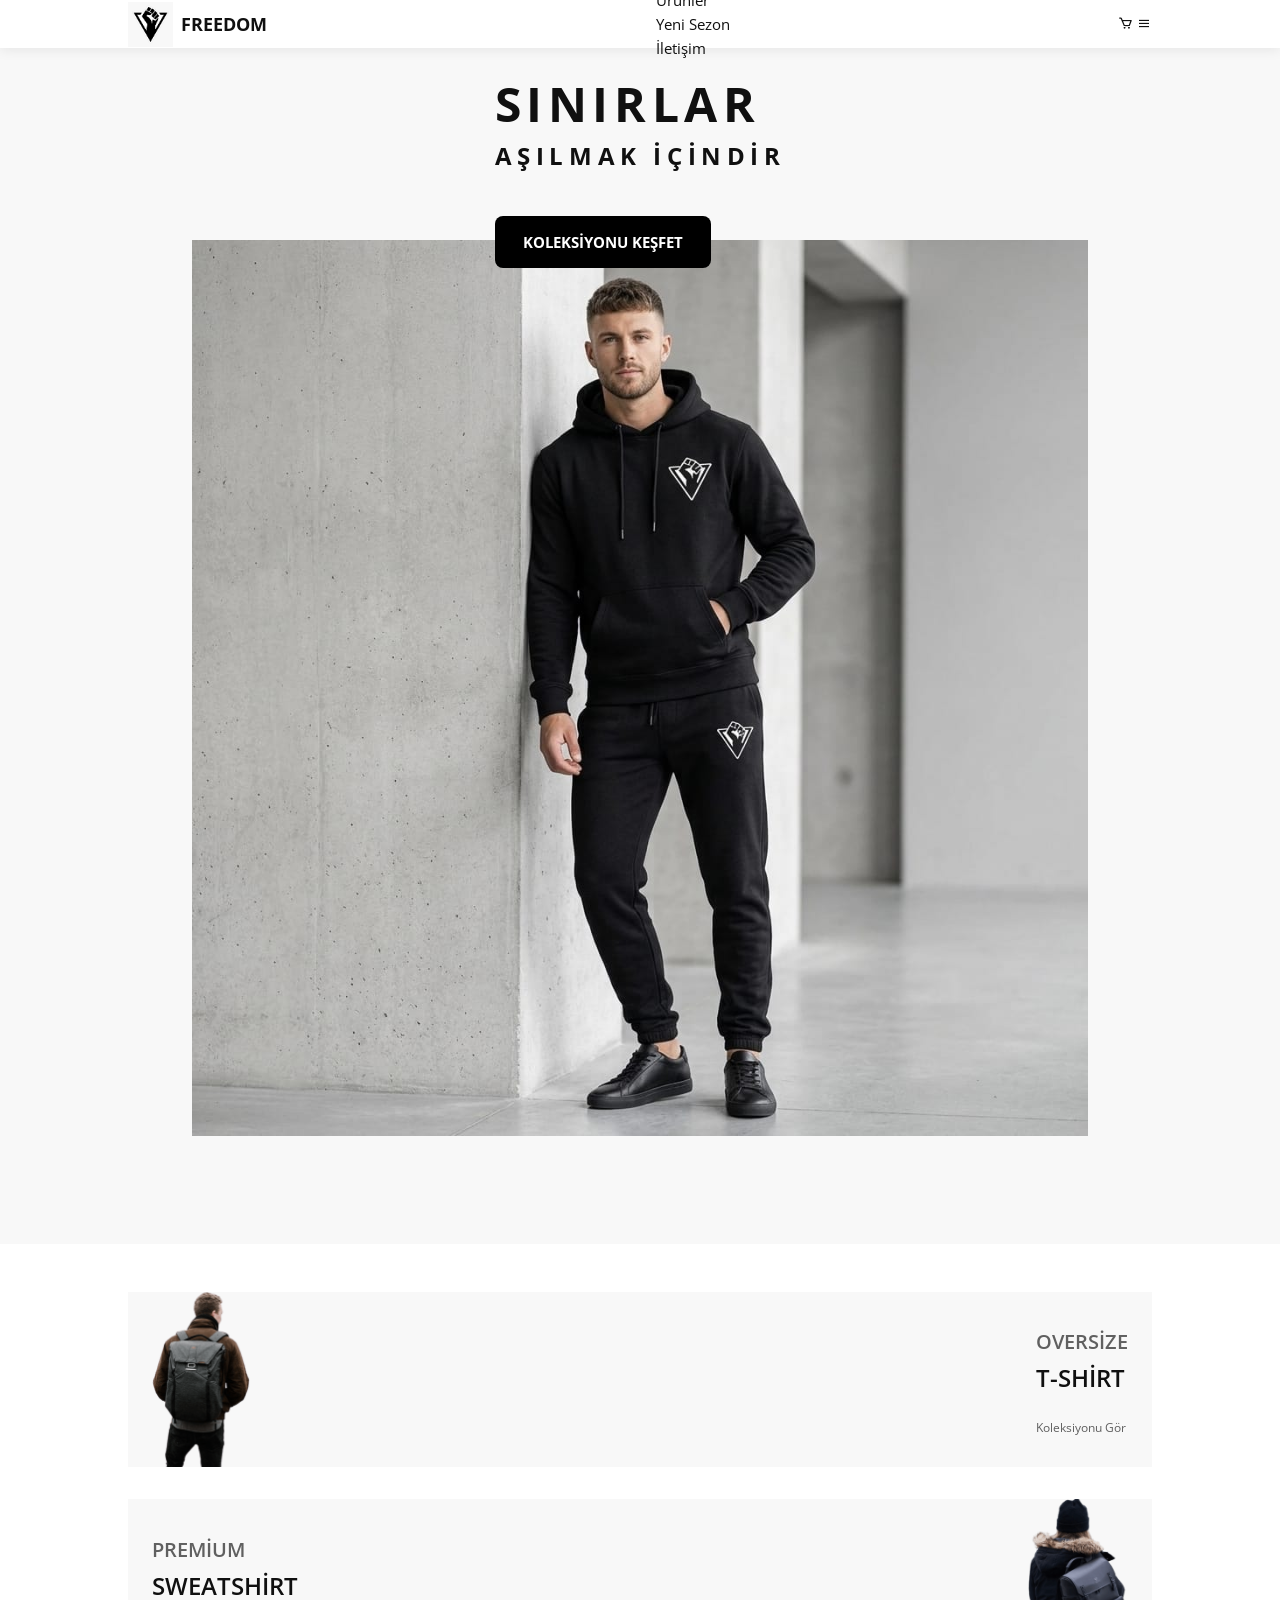
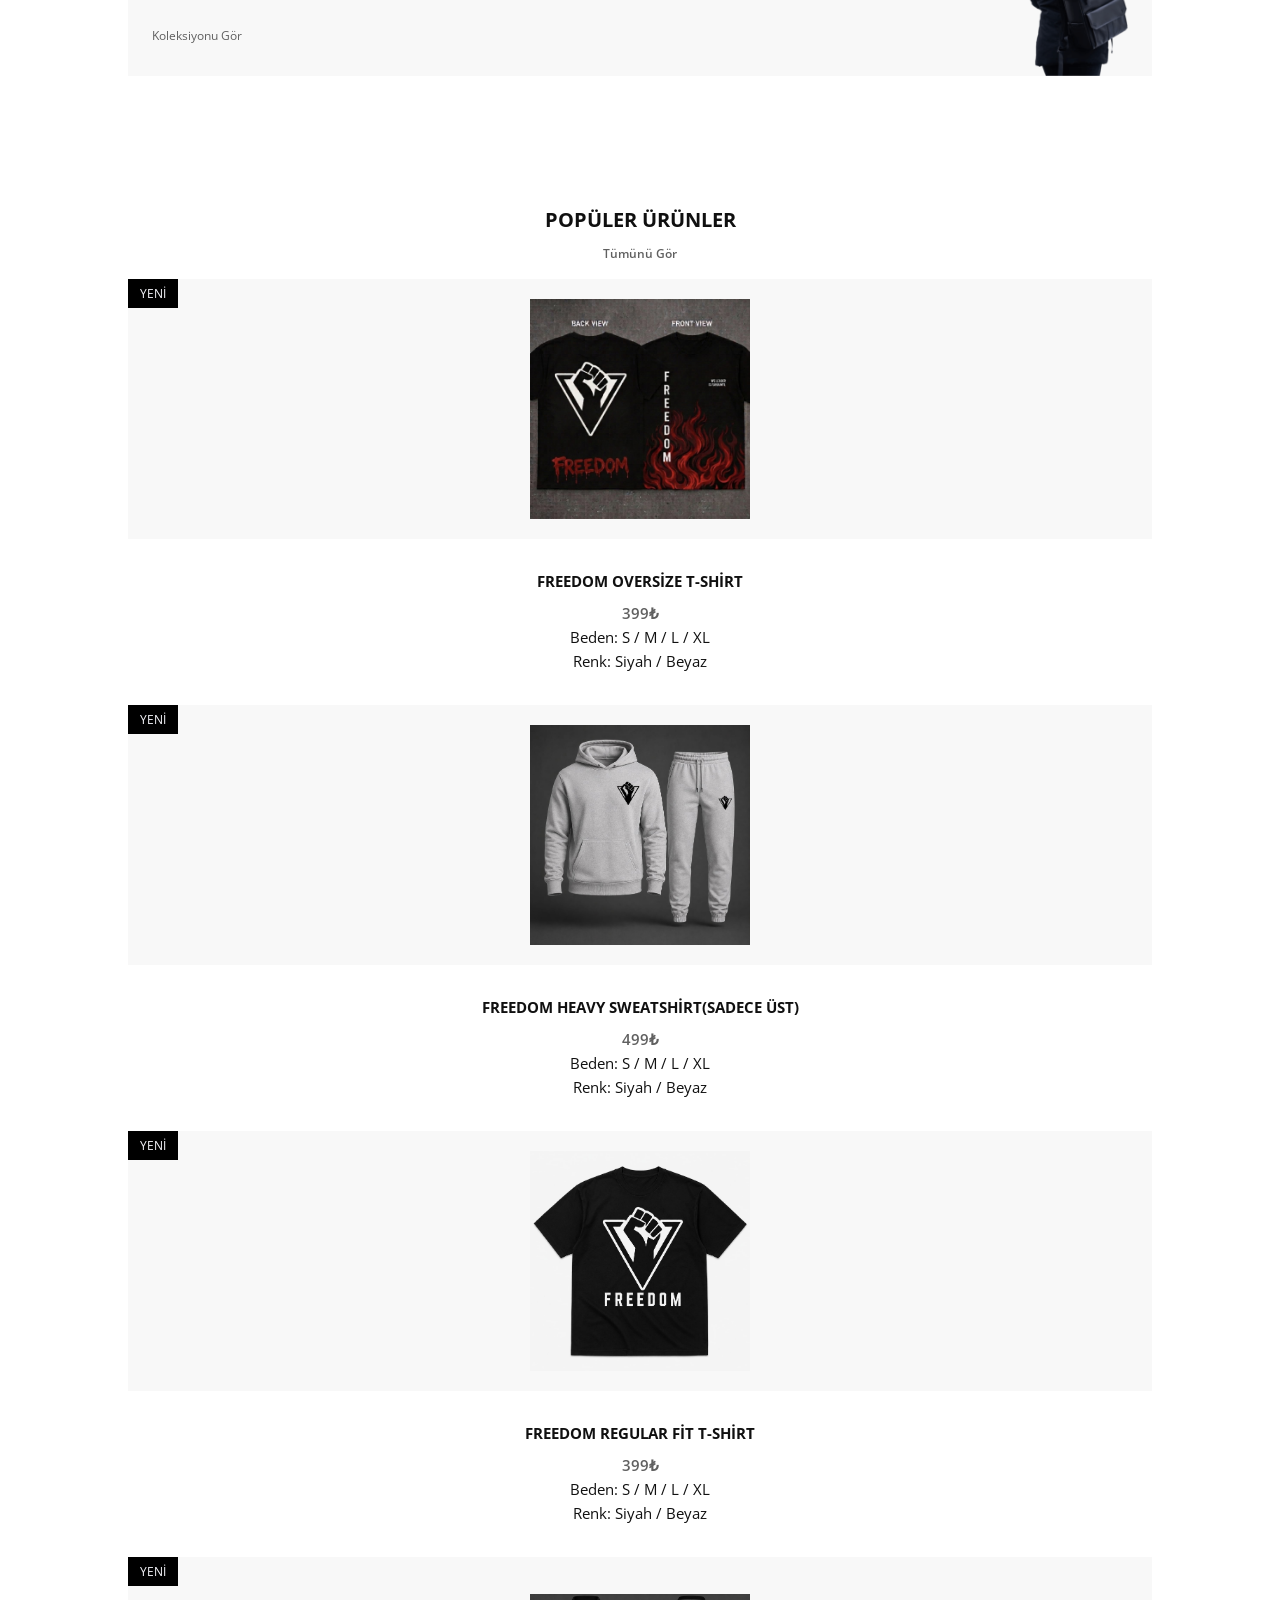
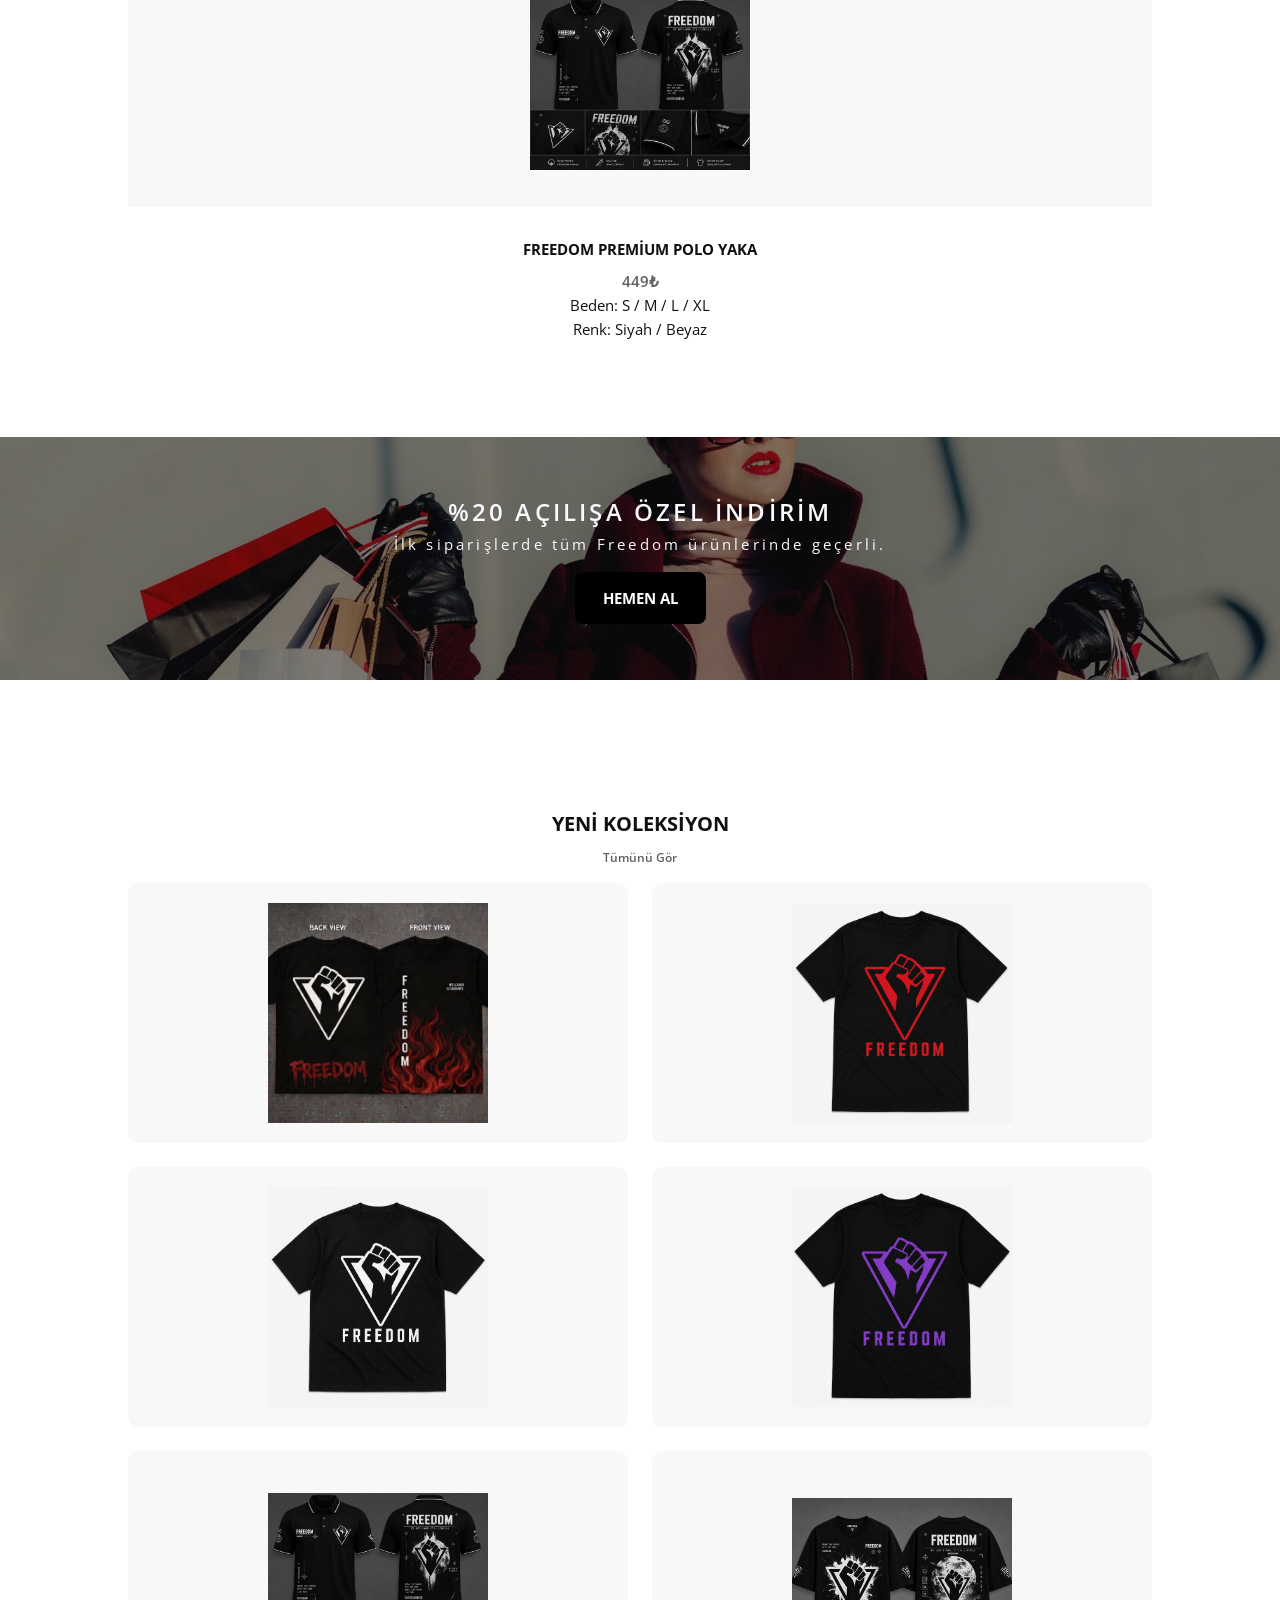
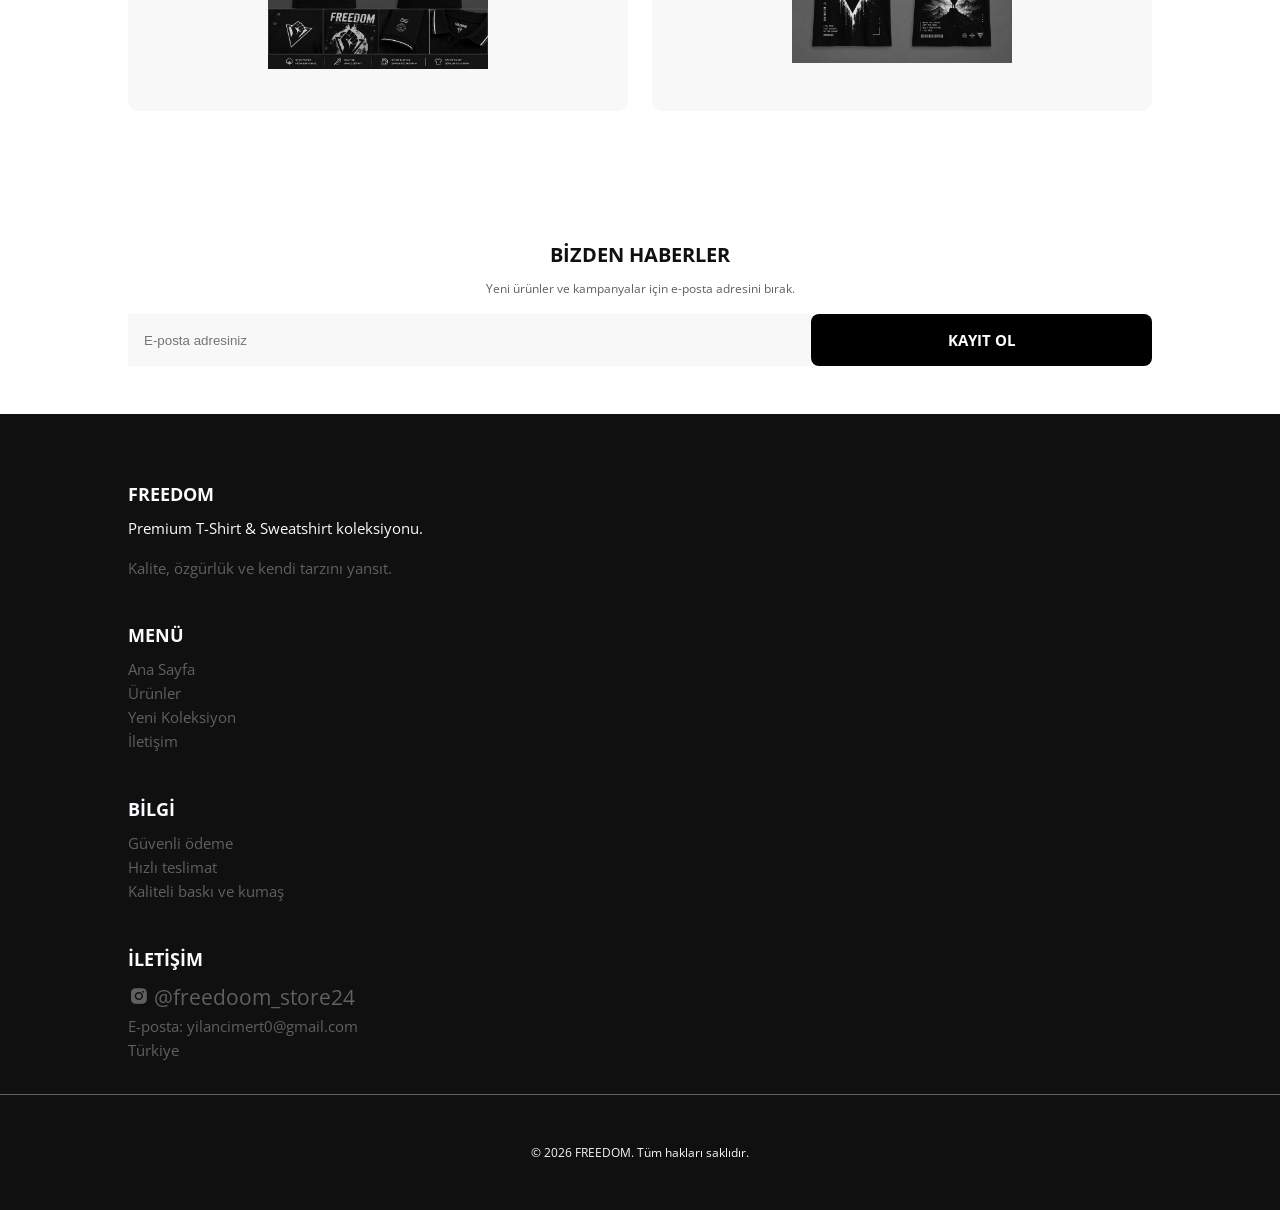
==== commit 52739bae: "Update index.html" ====
--- a/index.html
+++ b/index.html
@@ -25,13 +25,12 @@
                 </div>
 
                 <div class="nav__menu" id="nav-menu">
-                    <ul class="nav__list">
-                        <li class="nav__item"><a href="#home" class="nav__link active">Ana Sayfa</a></li>
-                        <li class="nav__item"><a href="#featured" class="nav__link">Ürünler</a></li>
-                        <li class="nav__item"><a href="#new" class="nav__link">Yeni Sezon</a></li>
-                        <li class="nav__item"><a href="#subscribed" class="nav__link">İletişim</a></li>
-                    </ul>
-                </div>
+    <ul class="nav__list">
+        <li class="nav__item"><a href="#featured" class="nav__link">Ürünler</a></li>
+        <li class="nav__item"><a href="#new" class="nav__link">Yeni Sezon</a></li>
+        <li class="nav__item"><a href="#newsletter" class="nav__link">İletişim</a></li>
+    </ul>
+</div>
 
                 <div>
                     <i class="bx bx-cart nav__cart"></i>
--- a/css/styles.css
+++ b/css/styles.css
@@ -600,14 +600,43 @@
   }
 
   .nav__menu
-  {
-    margin-left: auto;
-  }
-
-  .nav__list
-  {
-    display: flex;
-  }
+{
+  margin-left: auto;
+}
+
+.nav__list
+{
+  display: flex;
+  align-items: center;
+  gap: 2rem;
+}
+
+.nav__item
+{
+  margin-left: 0;
+  margin-bottom: 0;
+}
+
+.nav__link
+{
+  display: inline-block;
+}
+  .nav
+{
+  display: flex;
+  align-items: center;
+}
+
+.nav__cart,
+.nav__toggle
+{
+  font-size: 1.3rem;
+  cursor: pointer;
+  padding: 8px;
+  display: flex;
+  align-items: center;
+  justify-content: center;
+}
 
   .nav__item
   {
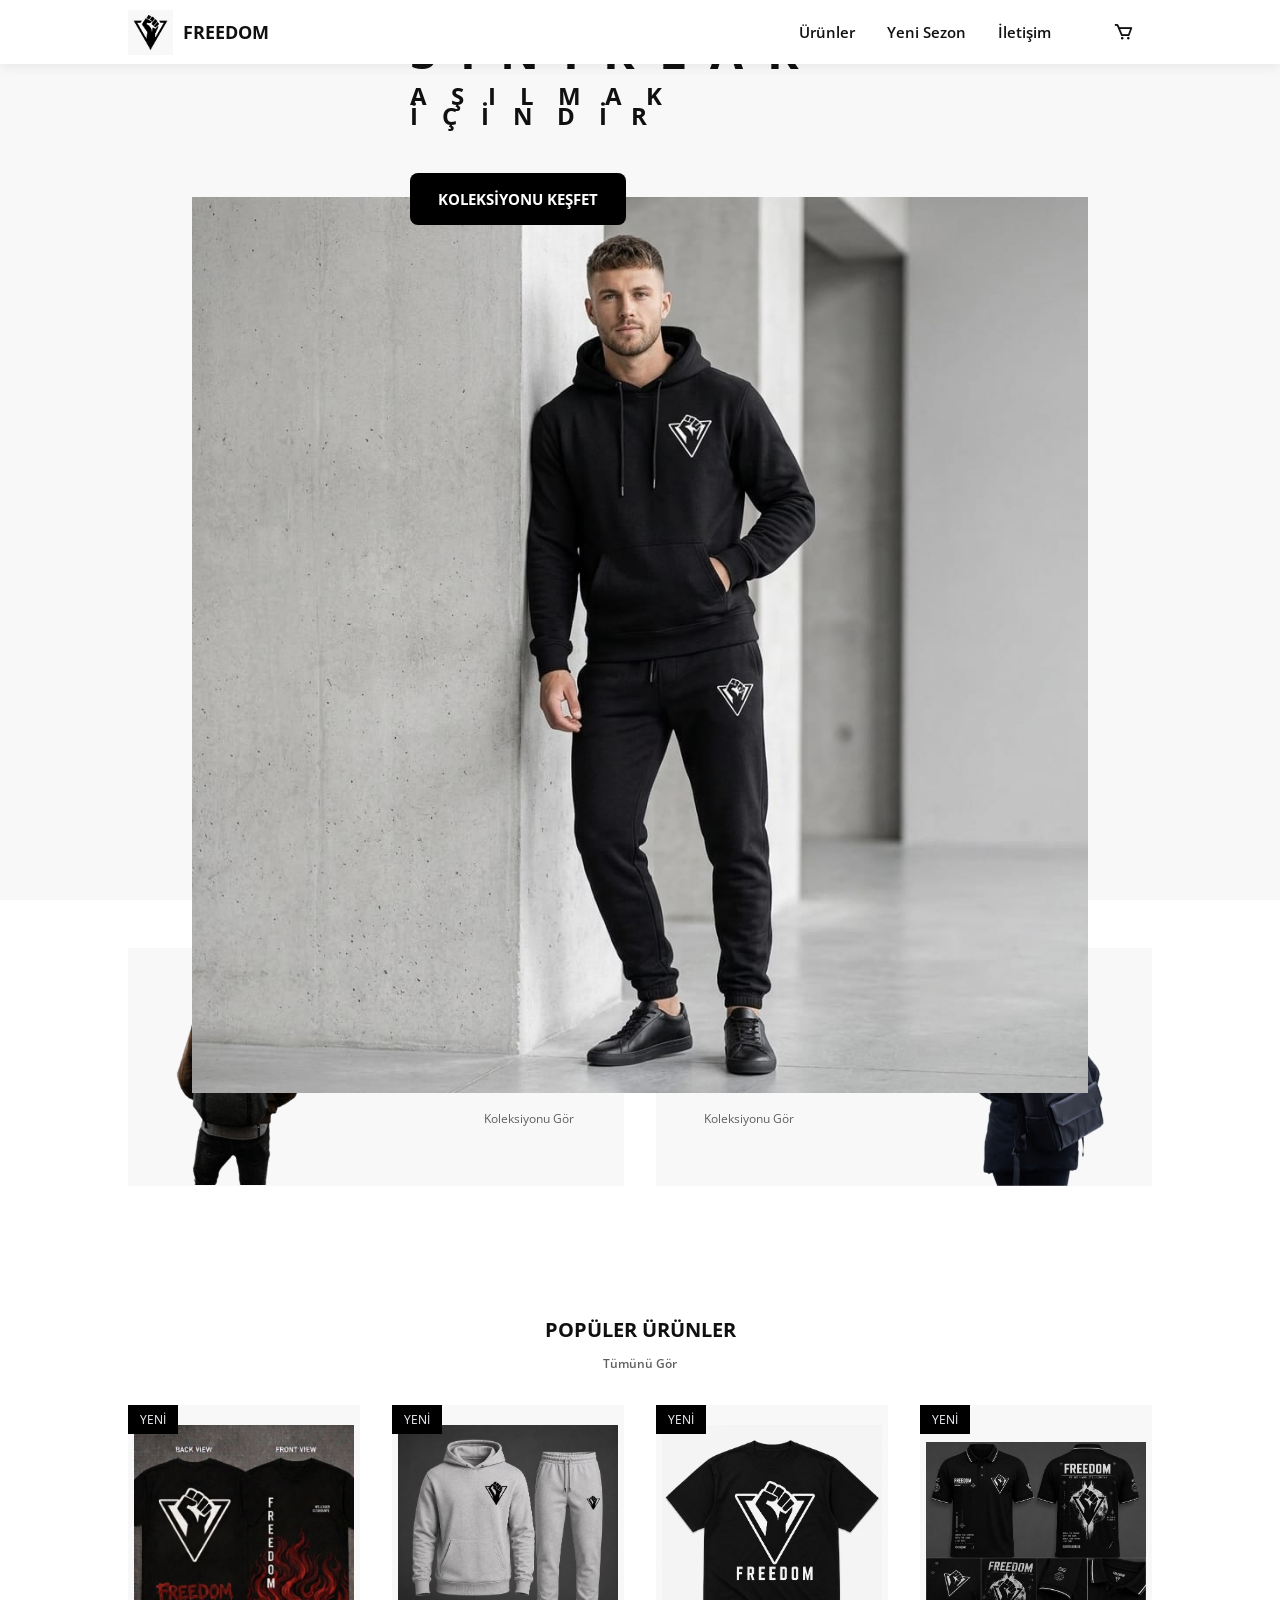
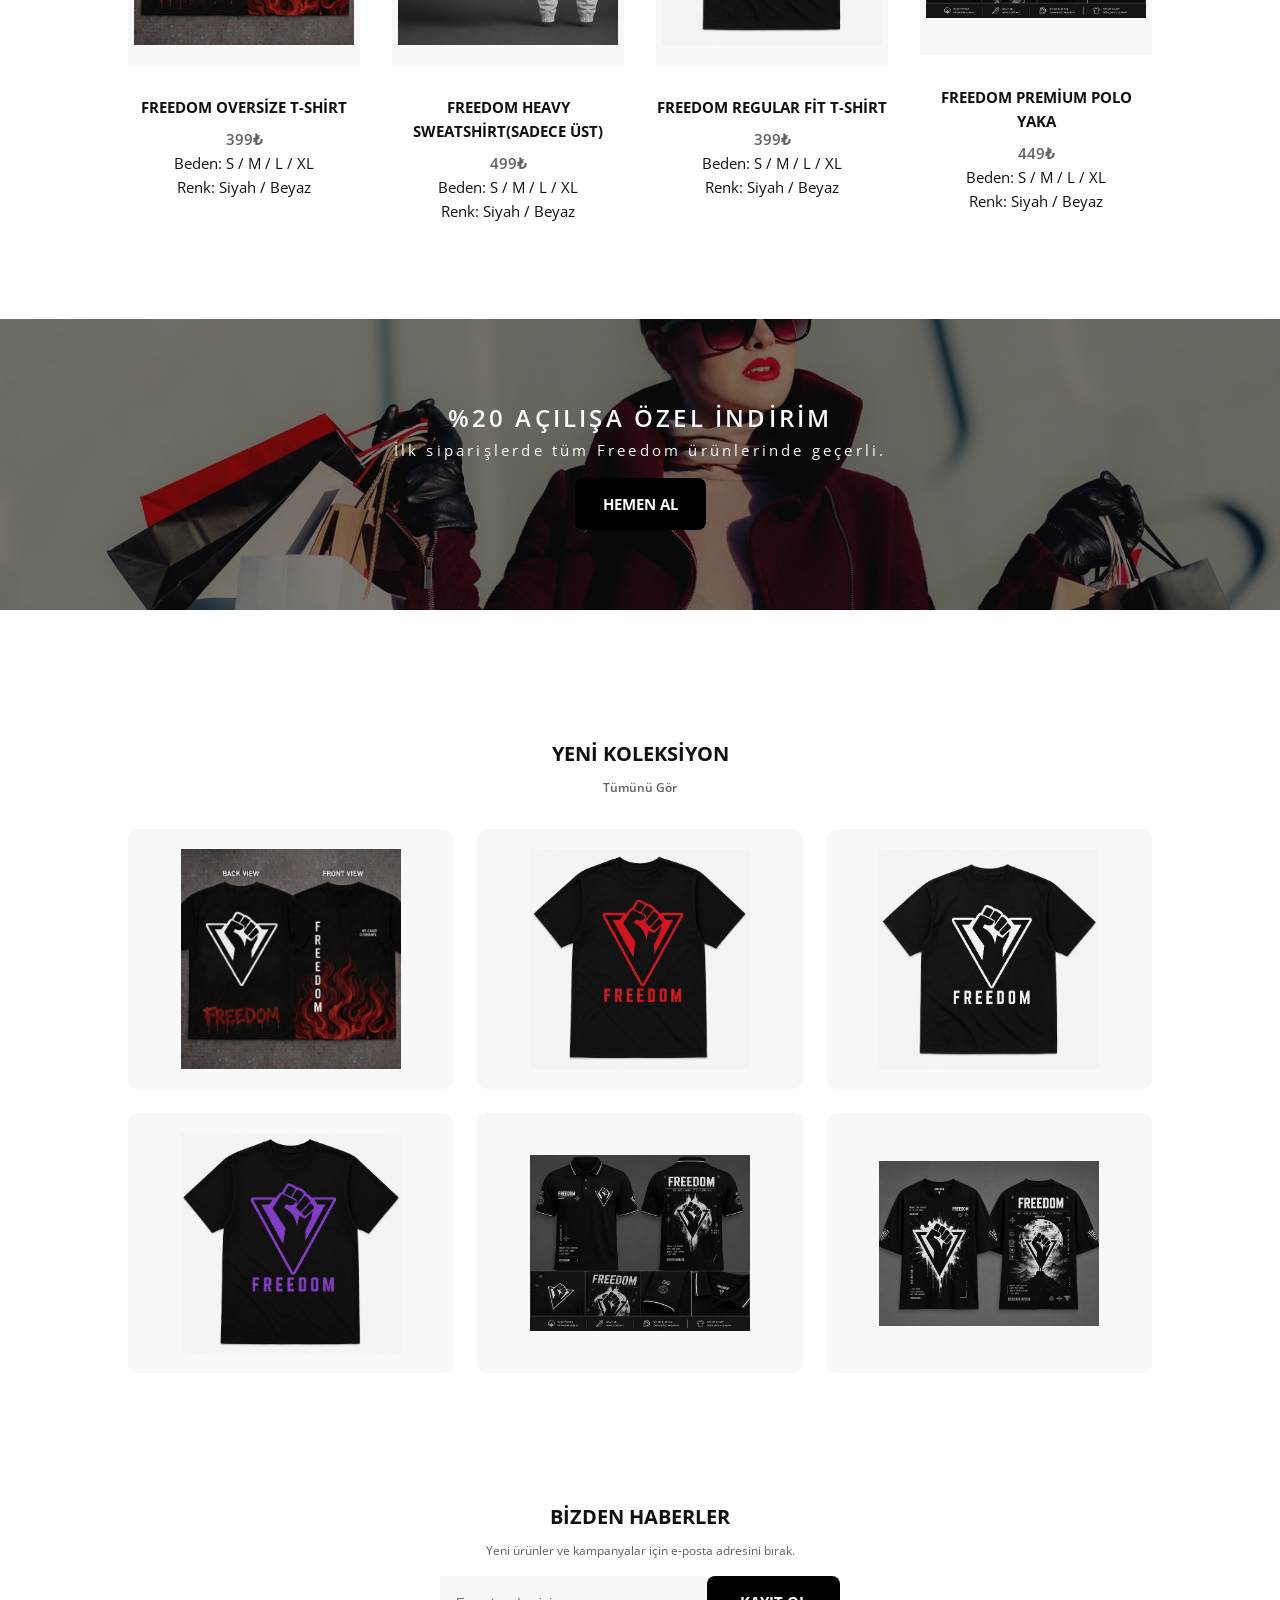
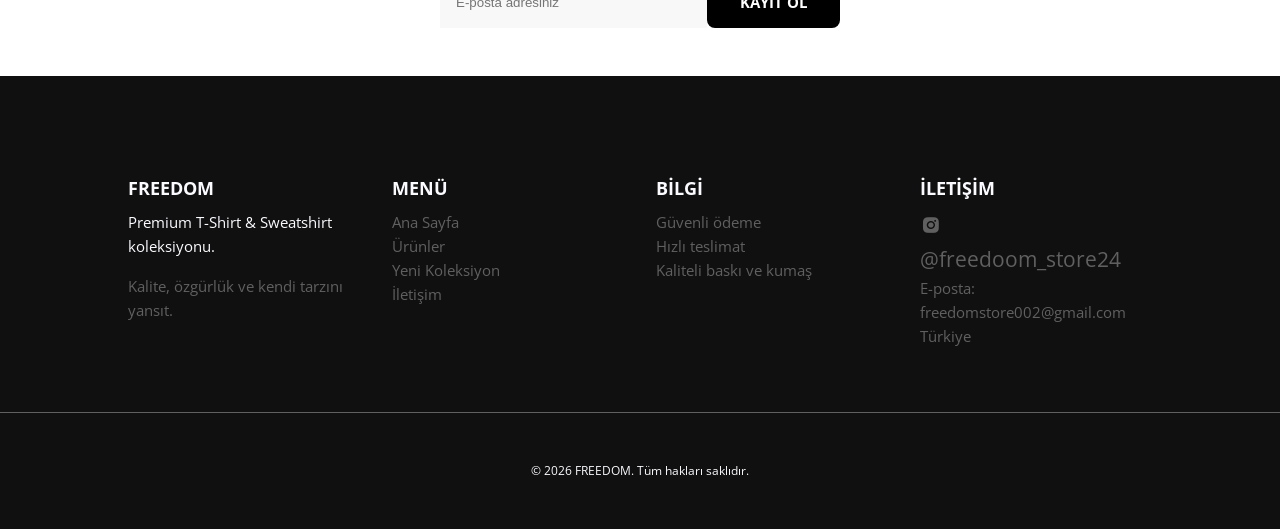
==== commit 9076c5e0: "Update index.html" ====
--- a/index.html
+++ b/index.html
@@ -261,7 +261,7 @@
         <i class='bx bxl-instagram-alt'></i> @freedoom_store24
     </a>
 
-    <p class="footer__link">E-posta: yilancimert0@gmail.com</p>
+    <p class="footer__link">E-posta: freedomstore002@gmail.com</p>
     <p class="footer__link">Türkiye</p>
 </div>
     </div>
--- a/css/styles.css
+++ b/css/styles.css
@@ -717,9 +717,142 @@
   }
 }
 
+@media screen and (min-width: 768px)
+{
+  body
+  {
+    margin: 0;
+  }
+
+  .section-all
+  {
+    margin-bottom: var(--mb-4);
+  }
+
+  .nav
+  {
+    height: calc(var(--header-height) + 1rem);
+    display: flex;
+    align-items: center;
+    justify-content: space-between;
+  }
+
+  .nav__logo
+  {
+    display: flex;
+    align-items: center;
+    gap: 10px;
+    font-weight: var(--font-bold);
+  }
+
+  .nav__menu
+  {
+    margin-left: auto;
+    margin-right: 1.5rem;
+  }
+
+  .nav__list
+  {
+    display: flex;
+    align-items: center;
+    gap: 2rem;
+  }
+
+  .nav__item
+  {
+    margin: 0;
+  }
+
+  .nav__link
+  {
+    display: inline-block;
+    font-weight: var(--font-semi);
+  }
+
+  .nav__cart
+  {
+    font-size: 1.3rem;
+    cursor: pointer;
+    margin-right: .75rem;
+    padding: 6px;
+  }
+
+  .nav__toggle
+  {
+    display: none;
+  }
+
+  .home__container
+  {
+    height: 100vh;
+  }
+
+  .home__data
+  {
+    padding: 0;
+    height: max-content;
+    align-self: center;
+  }
+
+  .home__title
+  {
+    line-height: .8;
+    letter-spacing: 1.5rem;
+  }
+
+  .home__img
+  {
+    width: 370px;
+  }
+
+  .collection__container
+  {
+    grid-template-columns: repeat(2, 1fr);
+    grid-template-rows: 1fr;
+  }
+
+  .collection__box
+  {
+    padding: .5rem 3rem 0;
+  }
+
+  .collection__img
+  {
+    width: 130px;
+  }
+
+  .featured__container,
+  .sponsors__container,
+  .footer__container
+  {
+    grid-template-columns: repeat(4, 1fr);
+  }
+
+  .offer__data
+  {
+    padding: 5rem 0;
+  }
+
+  .new__container
+  {
+    grid-template-columns: repeat(3, 1fr);
+  }
+
+  .newsletter__form
+  {
+    width: 400px;
+    margin: 0 auto;
+  }
+
+  .footer__container
+  {
+    padding: 2rem 0;
+  }
+}
+
 @media screen and (min-width: 1024px)
 {
-   .bd-grid
+  .bd-grid
   {
     margin-left: auto;
     margin-right: auto;
@@ -753,36 +886,27 @@
     max-width: 100%;
     margin: 0;
     justify-self: end;
-     transform: translateY(-60px);
-  }
-}
-}
-
-.nav__logo{
-    display:flex;
-    align-items:center;
-    gap:10px;
-    font-weight:700;
-}
-}.logo-img{
-    width:28px !important;
-    height:28px !important;
-    object-fit:contain;
-}
-
-.nav__logo{
-    display:flex;
-    align-items:center;
-    gap:8px;
-}
-
-.nav__logo span{
-    font-size:18px;
-    font-weight:bold;
-}
-.featured__img{
-    width: 220px;
-    height: auto;
-    display: block;
-    margin: 20px auto;
-}
+    transform: translateY(-60px);
+  }
+}
+
+.logo-img
+{
+  width: 28px !important;
+  height: 28px !important;
+  object-fit: contain;
+}
+
+.nav__logo span
+{
+  font-size: 18px;
+  font-weight: bold;
+}
+
+.featured__img
+{
+  width: 220px;
+  height: auto;
+  display: block;
+  margin: 20px auto;
+}
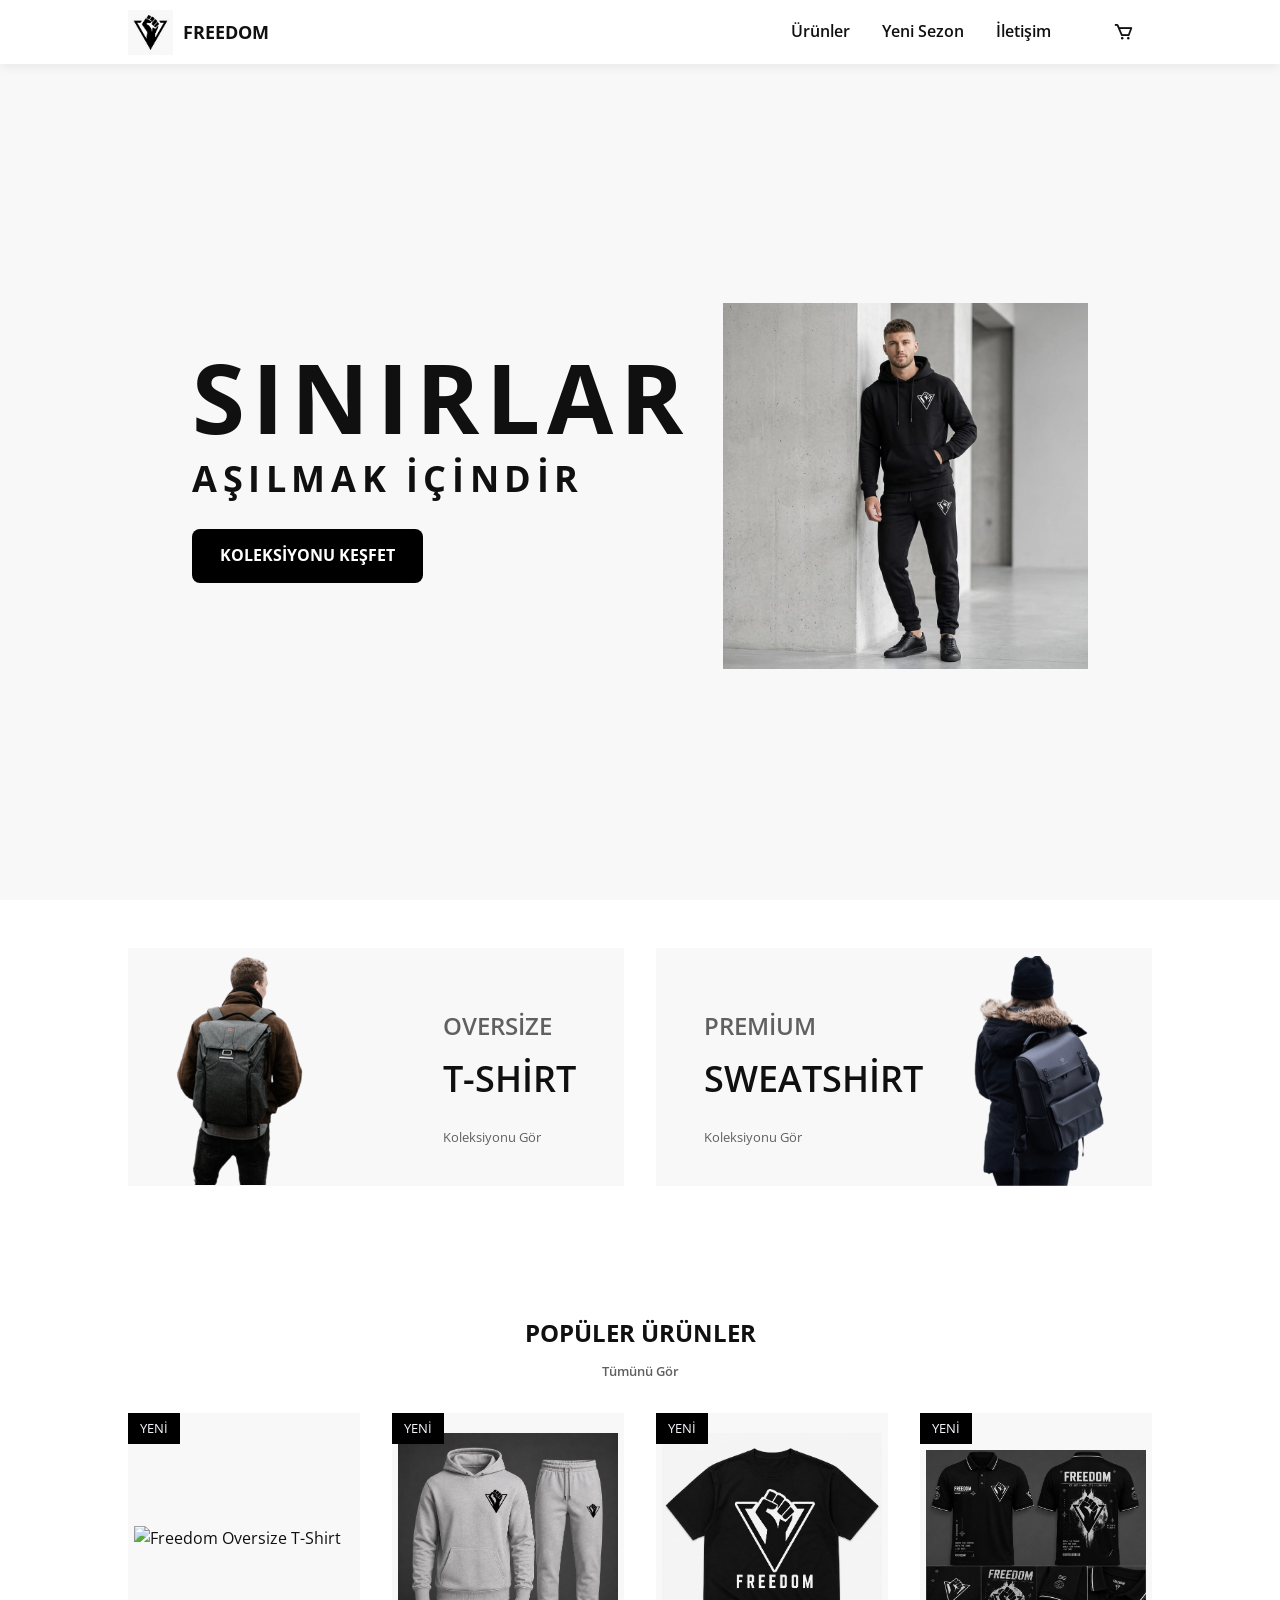
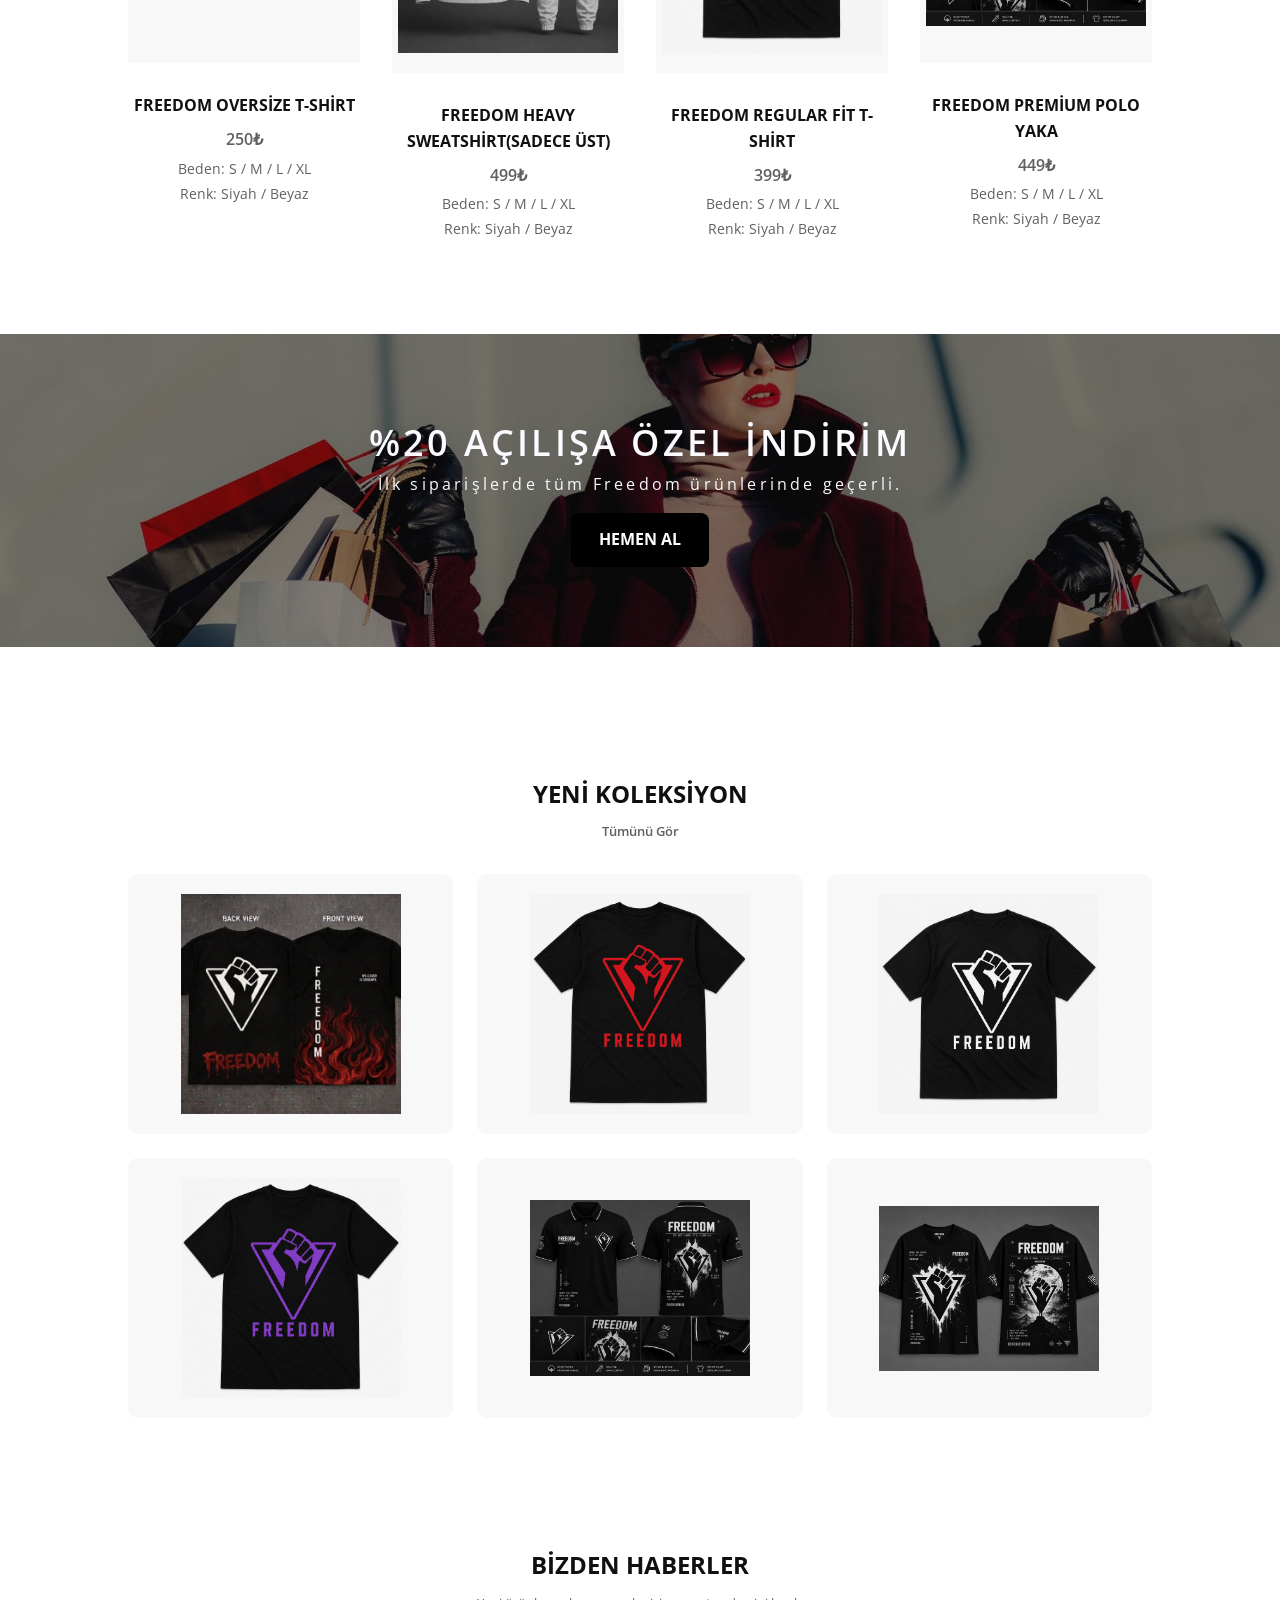
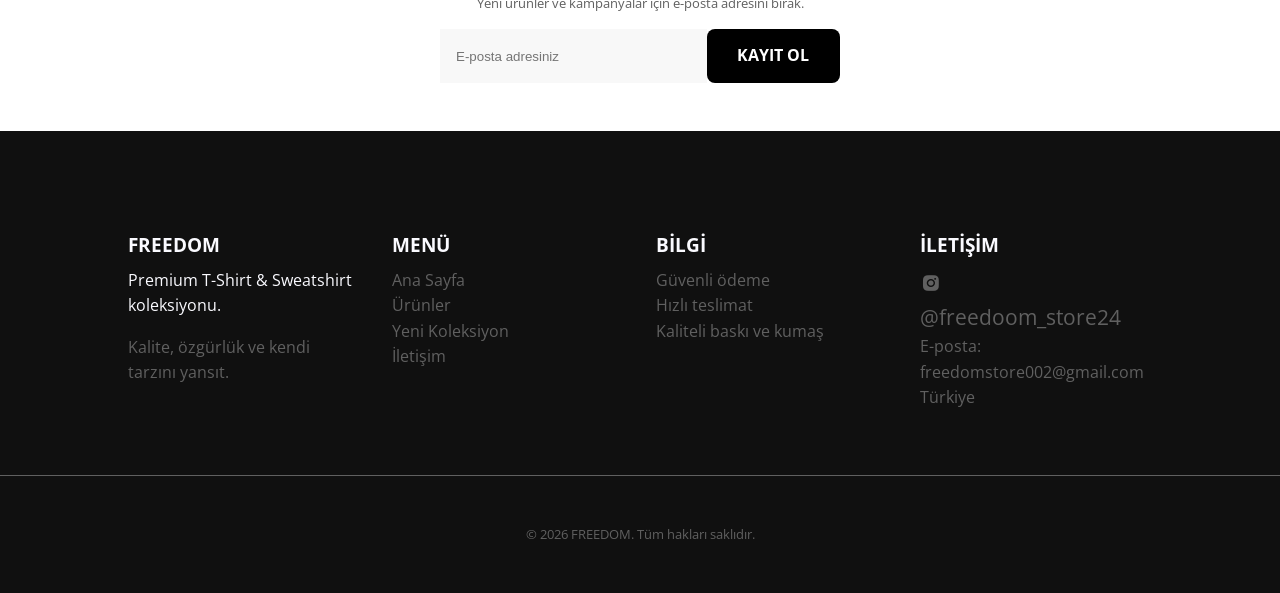
==== commit 838a4573: "Update index.html" ====
--- a/index.html
+++ b/index.html
@@ -81,19 +81,19 @@
                 <a href="#" class="section-all">Tümünü Gör</a>
 
                 <div class="featured__container bd-grid">
-                    <div class="featured__product">
-                        <div class="featured__box">
-                            <div class="featured__new">YENİ</div>
-                            <img src="img/tshirt4.jpeg" class="featured__img" alt="">
-                        </div>
-
-                        <div class="featured__data">
-                            <h3 class="featured__name">Freedom Oversize T-Shirt</h3>
-                            <span class="featured__price">399₺</span>
-                             <p class="featured__info">Beden: S / M / L / XL</p>
-    <p class="featured__info">Renk: Siyah / Beyaz</p>
-                        </div>
-                    </div>
+                    <a href="urun1.html" class="featured__product">
+    <div class="featured__box">
+        <div class="featured__new">YENİ</div>
+        <img src="img/tshirt1.jpeg" class="featured__img" alt="Freedom Oversize T-Shirt">
+    </div>
+
+    <div class="featured__data">
+        <h3 class="featured__name">Freedom Oversize T-Shirt</h3>
+        <span class="featured__price">250₺</span>
+        <p class="featured__info">Beden: S / M / L / XL</p>
+        <p class="featured__info">Renk: Siyah / Beyaz</p>
+    </div>
+</a>
 
                     <div class="featured__product">
                         <div class="featured__box">
--- a/css/styles.css
+++ b/css/styles.css
@@ -28,7 +28,7 @@
   --small-font-size: .75rem;
 }
 
- screen and (min-width: 768px) {
+@media screen and (min-width: 767px) {
   :root {
     --big-font-size: 6rem;
     --h1-font-size: 2.25rem;
@@ -145,7 +145,7 @@
   align-items: center;
 }
 
-@media screen and (max-width: 768px)
+@media screen and (max-width: 767px)
 {
   .nav__menu
   {
@@ -383,13 +383,14 @@
 {
   color: var(--dark-color-light);
   font-weight: var(--font-semi);
-  .featured__info
+}
+
+.featured__info
 {
   font-size: 0.85rem;
   color: var(--dark-color-light);
   margin-top: 6px;
   line-height: 1.4;
-}
 }
 
 
@@ -576,146 +577,10 @@
   border-top: 1px solid var(--dark-color-light);
   padding-top: 3rem;
   text-align: center;
-  columns: var(--dark-color-light);
+  color: var(--dark-color-light);
   font-size: var(--small-font-size);
 }
 
-/* ===== MEDIA QUERIES=====*/
- screen and (min-width: 768px)
-{
-  body
-  {
-    margin: 0;
-  }
-
-  .section-all
-  {
-    margin-bottom: var(--mb-4);
-  }
-
-  .nav
-  {
-    height: calc(var(--header-height) + 1rem);
-    justify-content: initial;
-  }
-
-  .nav__menu
-{
-  margin-left: auto;
-}
-
-.nav__list
-{
-  display: flex;
-  align-items: center;
-  gap: 2rem;
-}
-
-.nav__item
-{
-  margin-left: 0;
-  margin-bottom: 0;
-}
-
-.nav__link
-{
-  display: inline-block;
-}
-  .nav
-{
-  display: flex;
-  align-items: center;
-}
-
-.nav__cart,
-.nav__toggle
-{
-  font-size: 1.3rem;
-  cursor: pointer;
-  padding: 8px;
-  display: flex;
-  align-items: center;
-  justify-content: center;
-}
-
-  .nav__item
-  {
-    margin-left: var(--mb-4);
-    margin-bottom: 0;
-  }
-
-  .nav__toggle
-  {
-    display: none;
-  }
-
-  .home__container
-  {
-    height: 100vh;
-  }
-
-  .home__data
-  {
-    padding: 0;
-    height: max-content;
-    align-self: center;
-  }
-
-  .home__title
-  {
-    line-height: .8;
-    letter-spacing: 1.5rem;
-  }
-
-  .home__img
-  {
-    width: 370px;
-  }
-
-  .collection__container
-  {
-    grid-template-columns: repeat(2, 1fr);
-    grid-template-rows: 1fr;
-  }
-
-  .collection__box
-  {
-    padding: .5rem 3rem 0;
-  }
-
-  .collection__img
-  {
-    width: 130px;
-  }
-
-  .featured__container,
-  .sponsors__container,
-  .footer__container
-  {
-    grid-template-columns: repeat(4, 1fr);
-  }
-
-  .offer__data
-  {
-    padding: 5re 0;
-  }
-
-  .new__container
-  {
-    grid-template-columns: repeat(4, 1fr);
-  }
-
-  .newsletter__form
-  {
-    width: 400px;
-    margin: 0 auto;
-  }
-
-  .footer__container
-  {
-    padding: 2rem 0;
-  }
-}
 
 @media screen and (min-width: 768px)
 {
@@ -796,10 +661,16 @@
 
   .home__title
   {
-    line-height: .8;
-    letter-spacing: 1.5rem;
-  }
-
+    line-height: 1.1;
+  letter-spacing: .5rem;
+  }
+.home__title span
+{
+  display: block;
+  margin-top: 1rem;
+  font-size: var(--h1-font-size);
+  letter-spacing: .35rem;
+}
   .home__img
   {
     width: 370px;
@@ -861,32 +732,45 @@
   .home__container
   {
     min-height: calc(100vh - 3rem);
-    grid-template-columns: repeat(2, max-content);
+    display: grid;
+    grid-template-columns: 1fr 1fr;
     justify-content: space-between;
     align-items: center;
     column-gap: 2rem;
-    padding: 2rem 4rem 3rem;
+    padding: 5rem 4rem 3rem;
   }
 
   .home__data
   {
     text-align: left;
-    max-width: 460px;
+    max-width: 520px;
     z-index: 2;
+    padding-top: 0;
+    align-self: center;
   }
 
   .home__title
   {
-    margin-bottom: 3rem;
+    margin-bottom: 2rem;
+    line-height: 1;
+    letter-spacing: .45rem;
+  }
+
+  .home__title span
+  {
+    display: block;
+    margin-top: 1rem;
+    font-size: var(--h1-font-size);
+    letter-spacing: .35rem;
   }
 
   .home__img
   {
-    width: 999px;
+    width: 760px;
     max-width: 100%;
     margin: 0;
     justify-self: end;
-    transform: translateY(-60px);
+    transform: translateY(20px);
   }
 }
 
@@ -901,6 +785,35 @@
 {
   font-size: 18px;
   font-weight: bold;
+}
+.nav__logo
+{
+  display: flex;
+  align-items: center;
+  gap: 10px;
+  line-height: 1;
+}
+
+.logo-img
+{
+  display: block;
+}
+
+@media screen and (max-width: 768px)
+{
+  .nav__logo
+  {
+    display: flex;
+    align-items: center;
+    gap: 10px;
+  }
+
+  .nav__logo span
+  {
+    display: inline-block;
+    line-height: 1;
+    transform: translateY(1px);
+  }
 }
 
 .featured__img
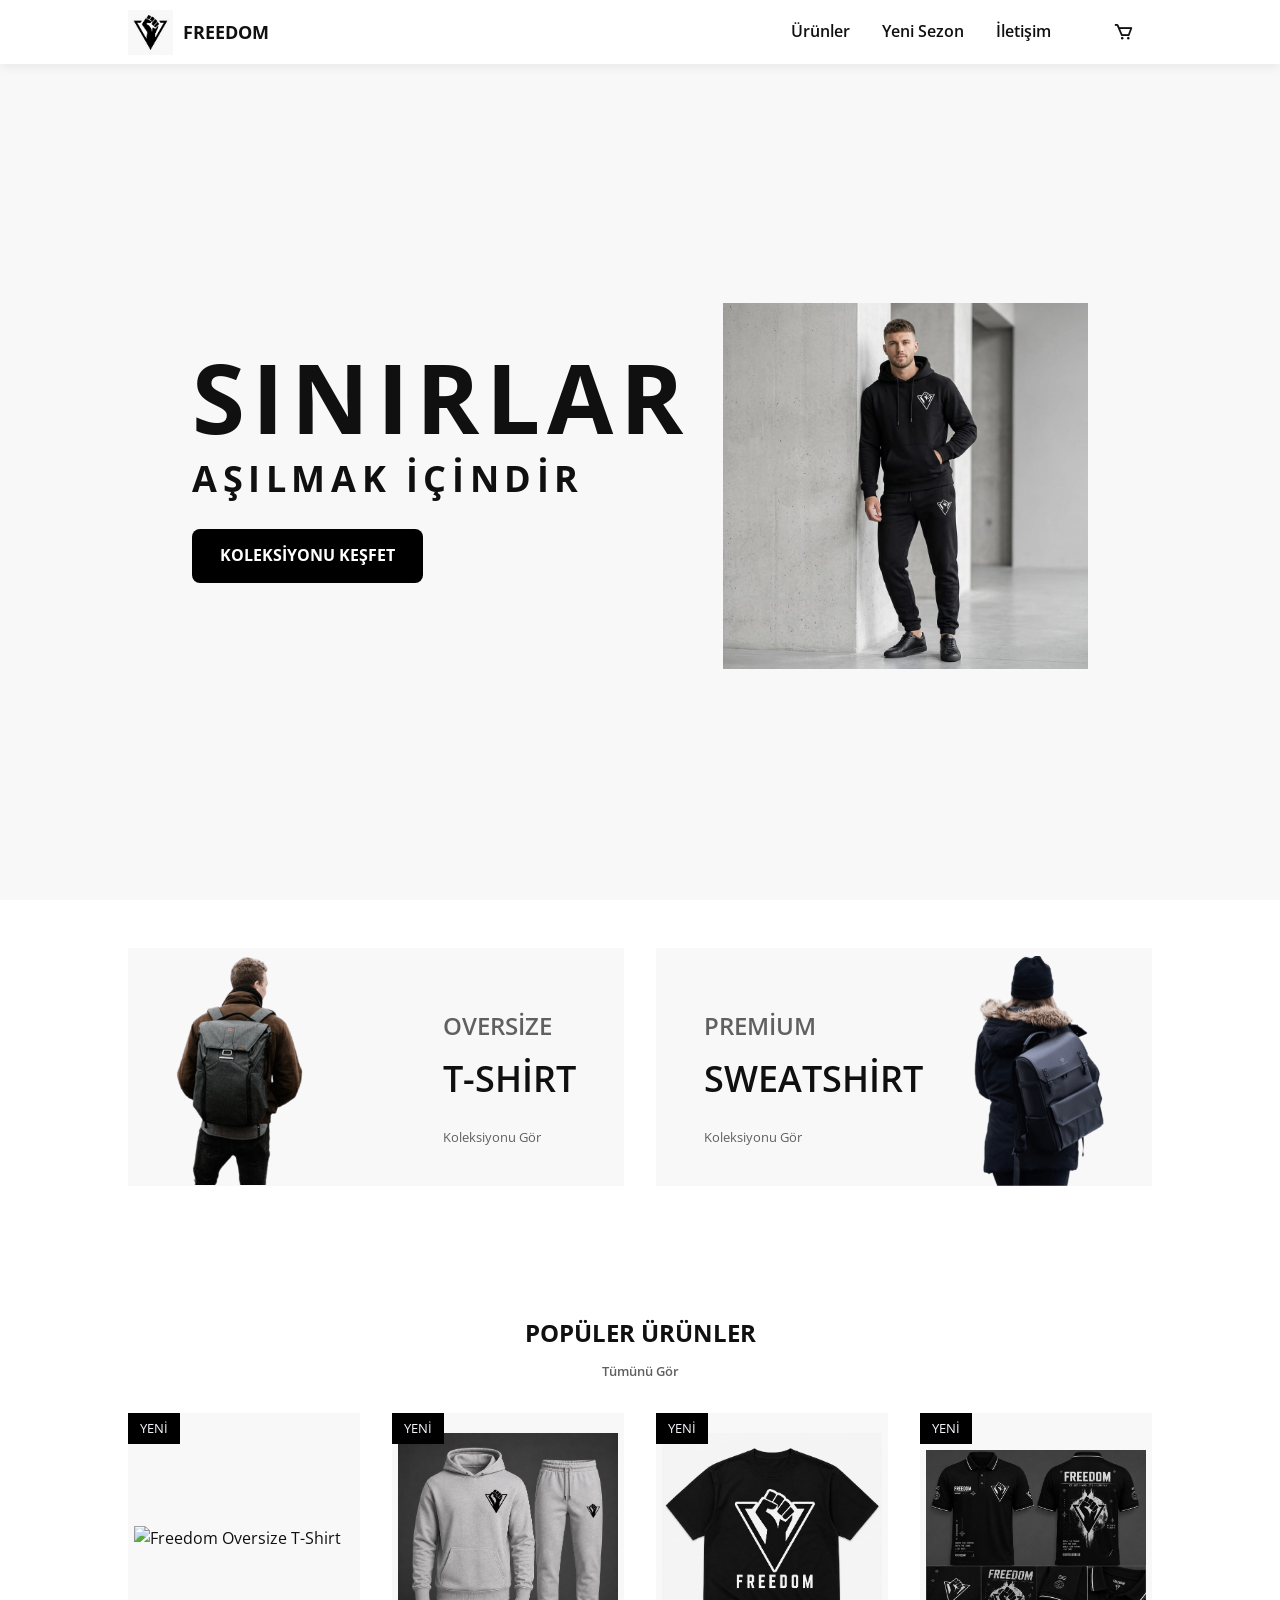
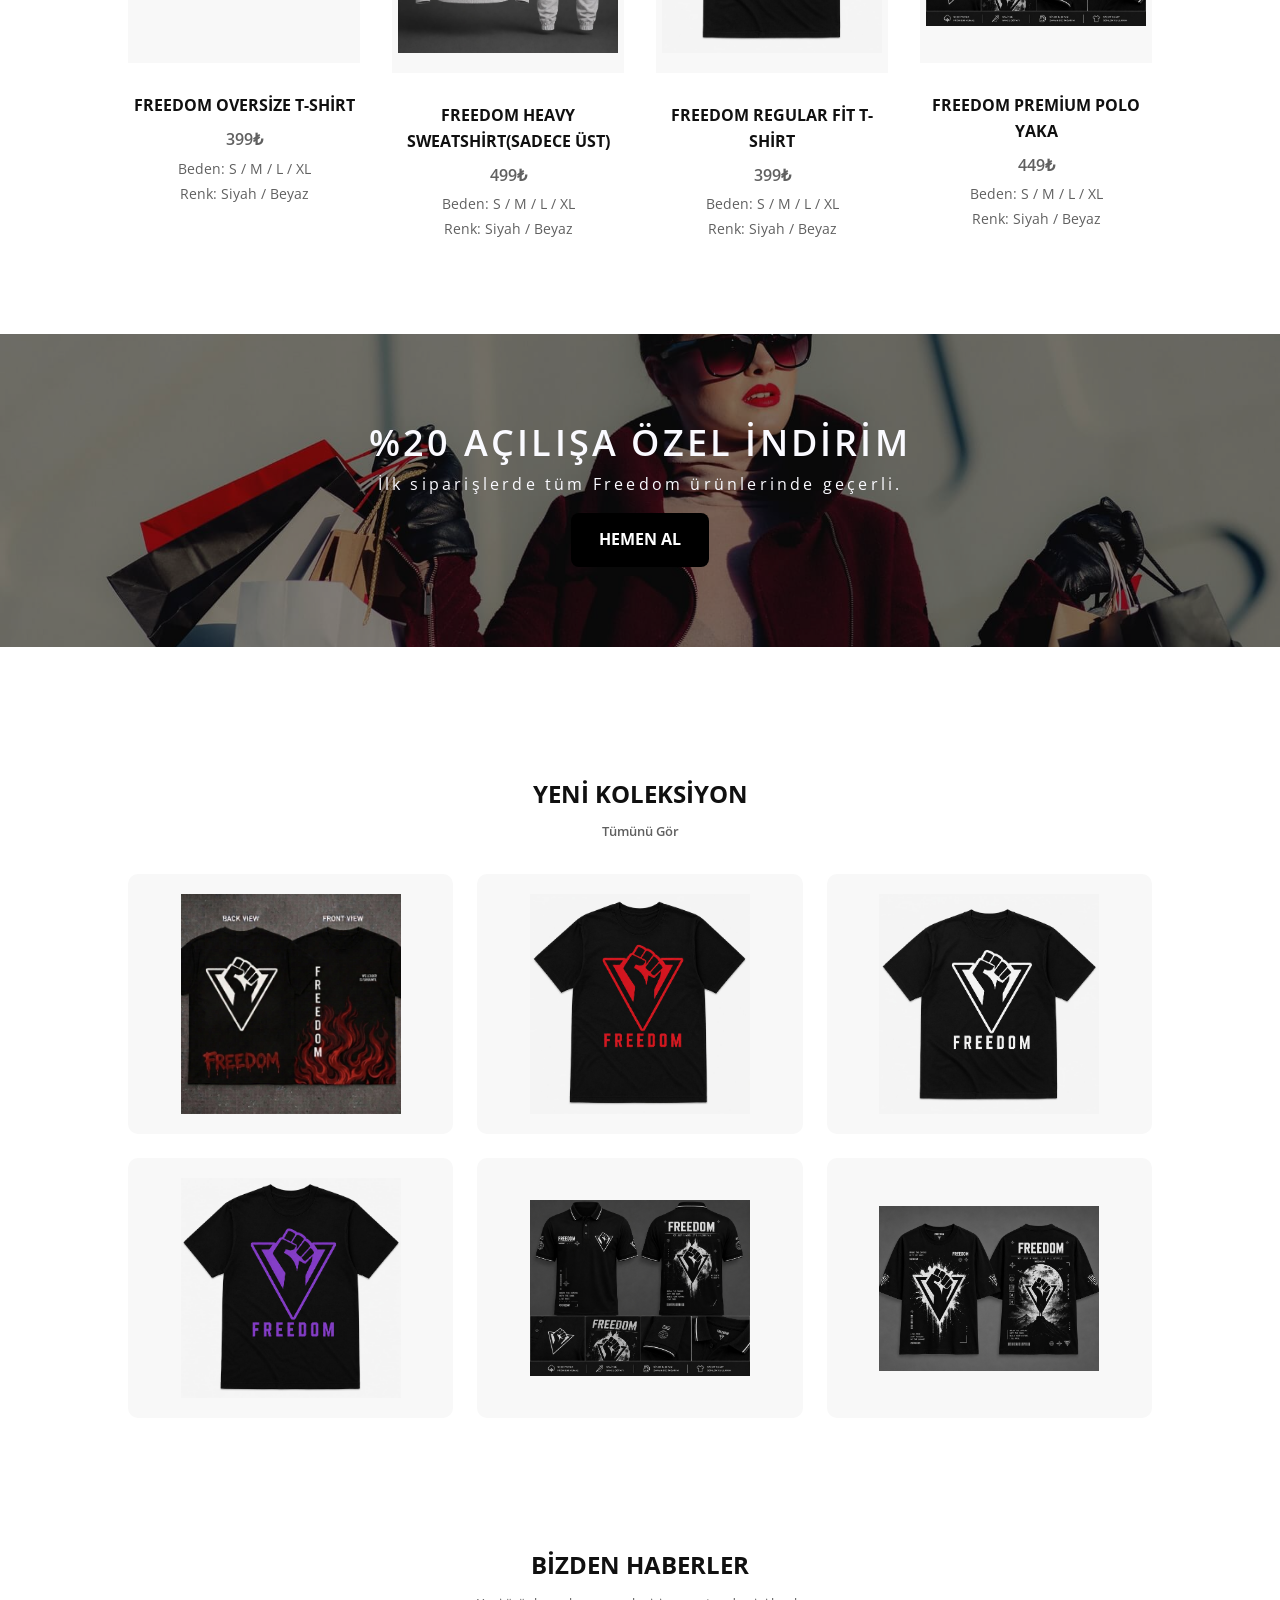
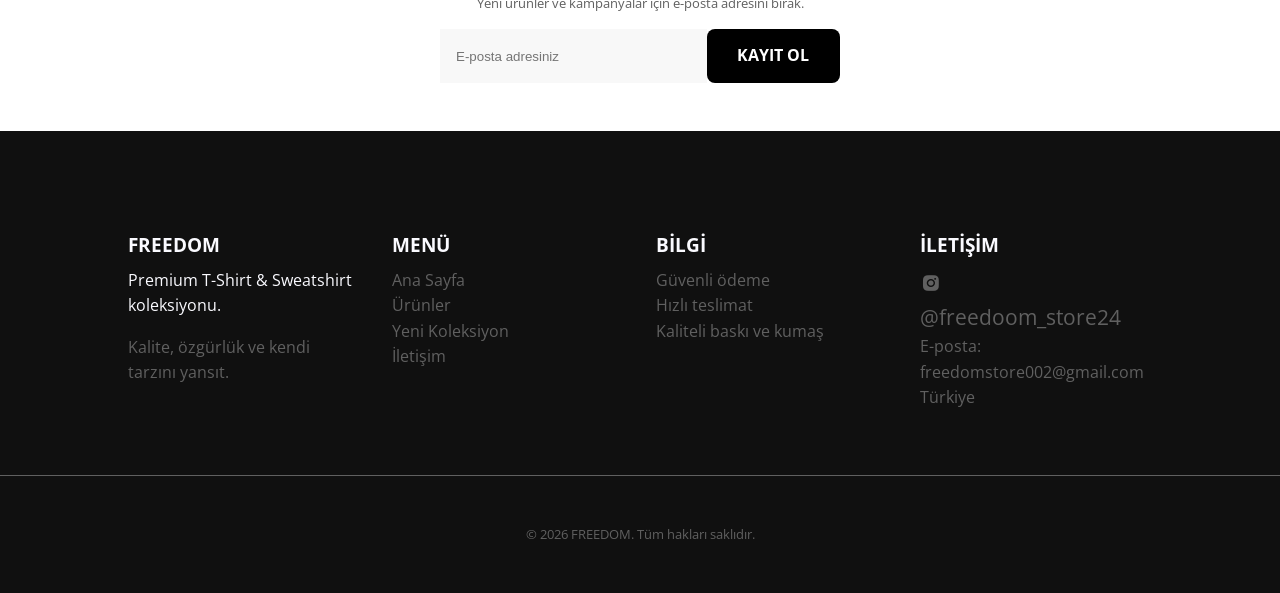
==== commit f602a1c5: "Update index.html" ====
--- a/index.html
+++ b/index.html
@@ -89,7 +89,7 @@
 
     <div class="featured__data">
         <h3 class="featured__name">Freedom Oversize T-Shirt</h3>
-        <span class="featured__price">250₺</span>
+        <span class="featured__price">399₺</span>
         <p class="featured__info">Beden: S / M / L / XL</p>
         <p class="featured__info">Renk: Siyah / Beyaz</p>
     </div>
--- a/css/styles.css
+++ b/css/styles.css
@@ -332,6 +332,8 @@
 
 .featured__product
 {
+  display: block;
+  color: var(--dark-color);
   transition: .3s;
 }
 
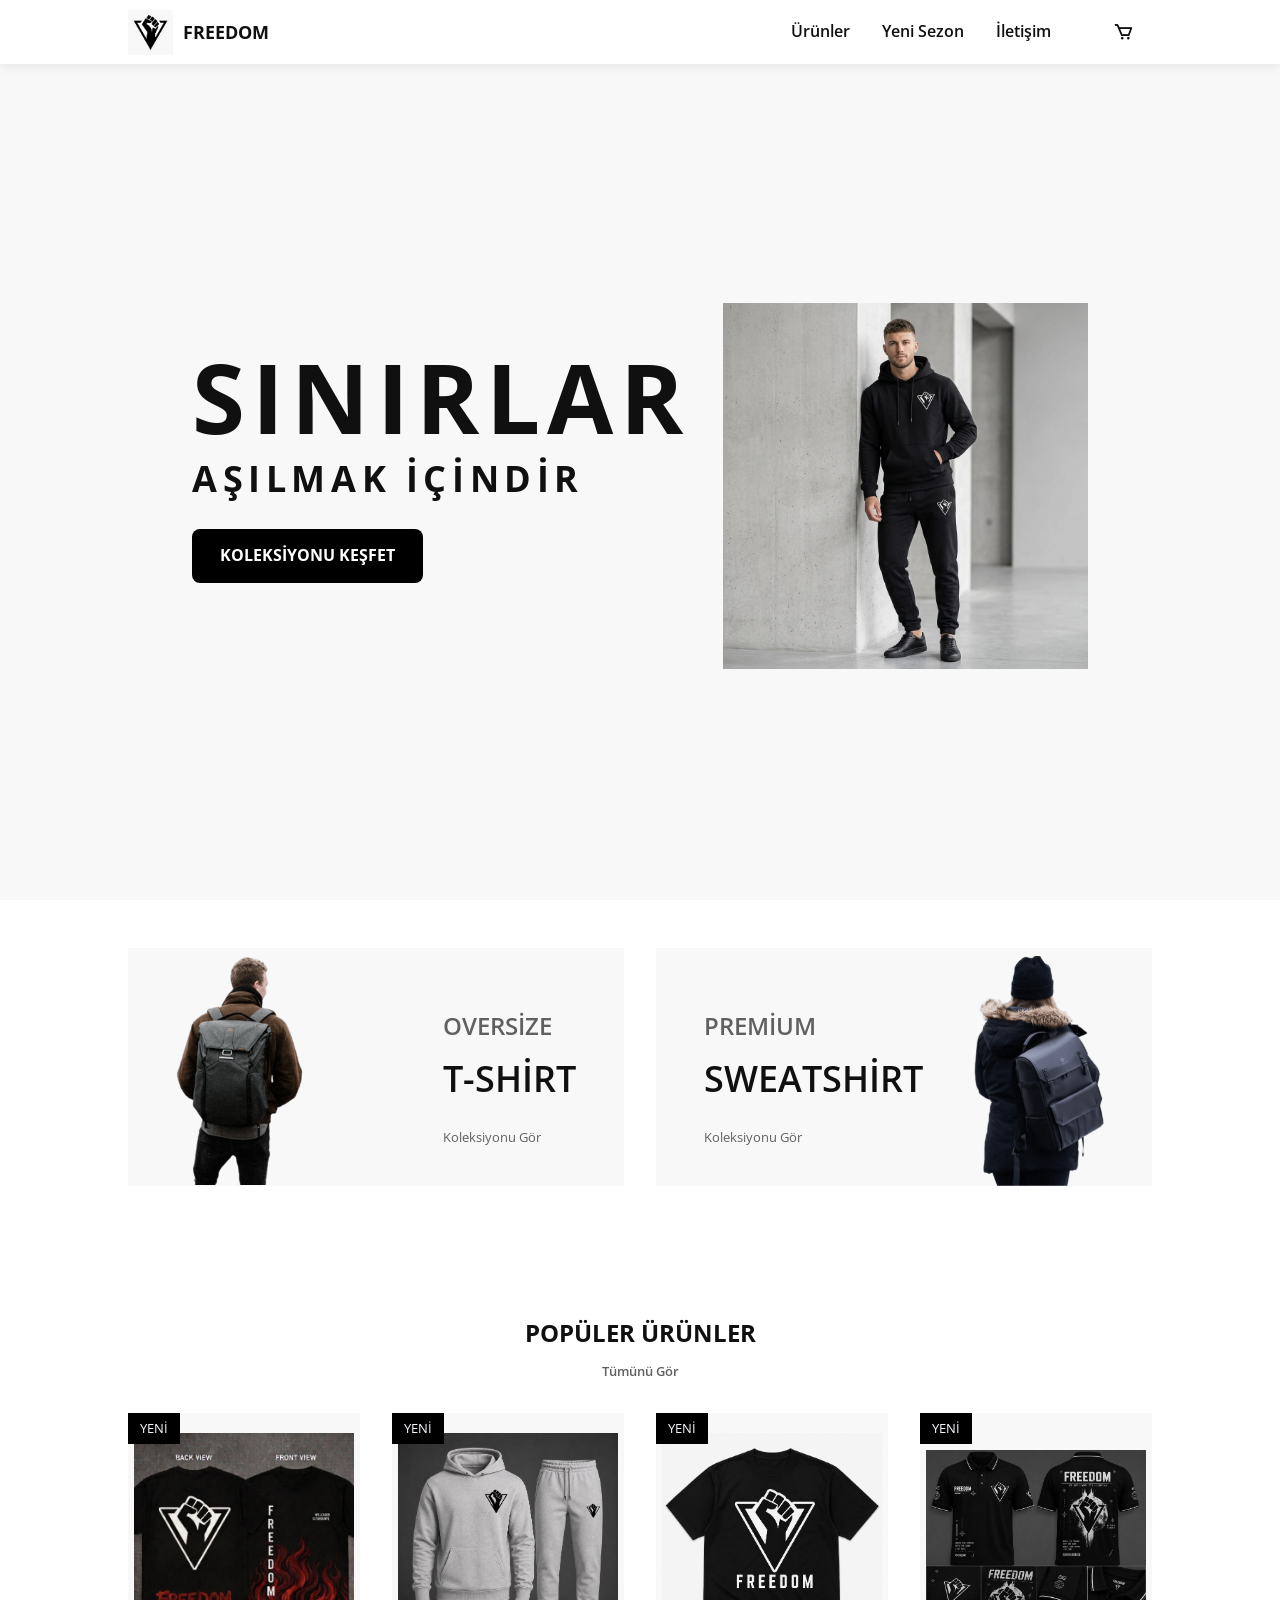
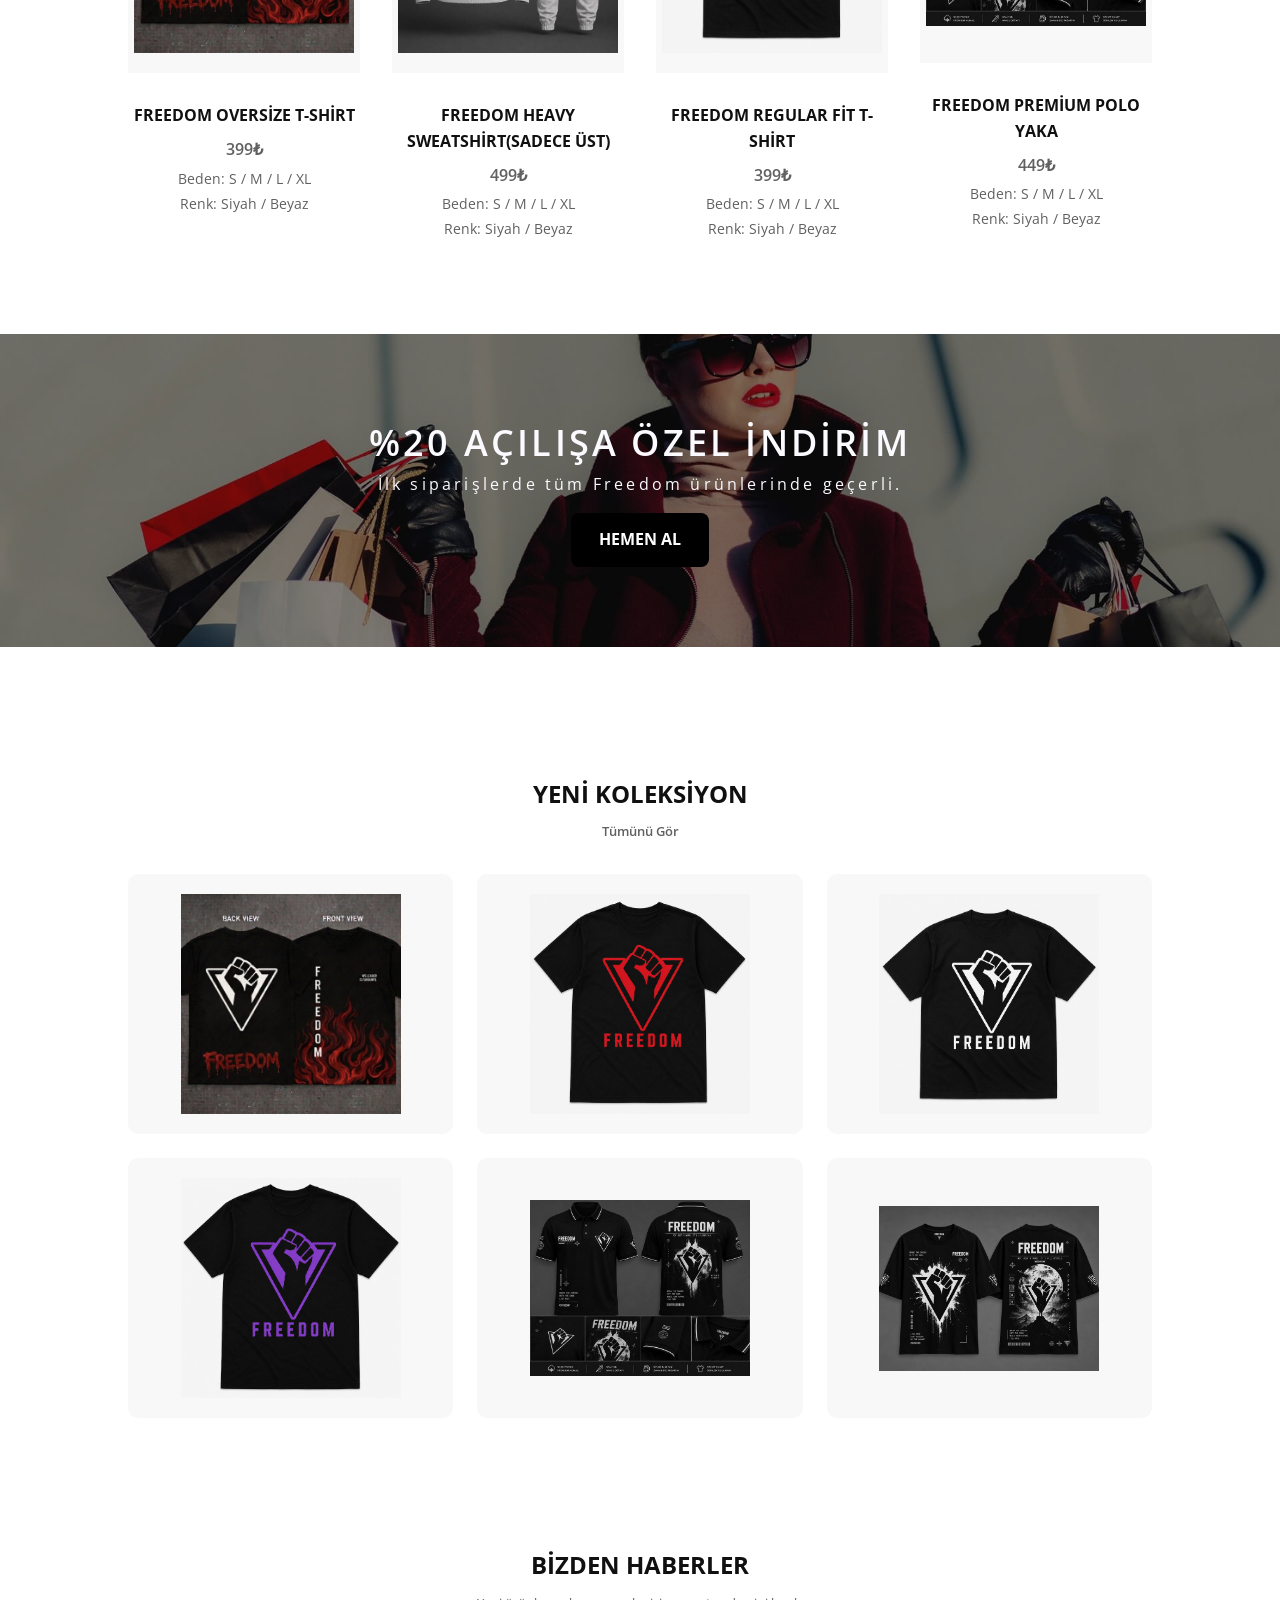
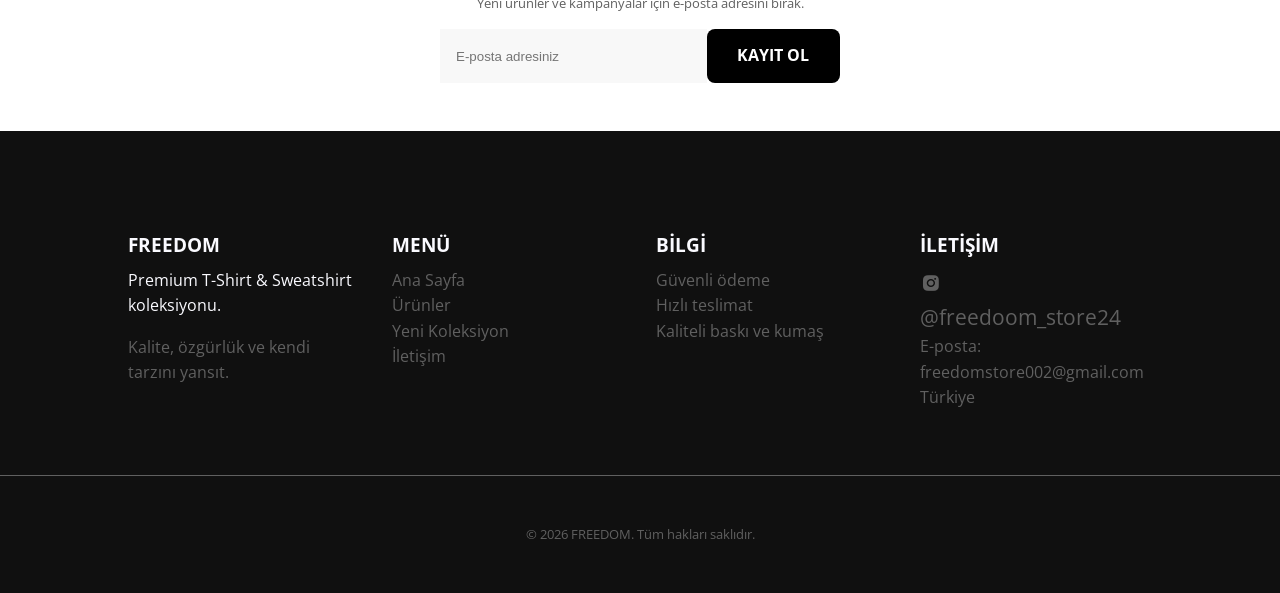
==== commit 511e09ef: "Update index.html" ====
--- a/index.html
+++ b/index.html
@@ -84,7 +84,7 @@
                     <a href="urun1.html" class="featured__product">
     <div class="featured__box">
         <div class="featured__new">YENİ</div>
-        <img src="img/tshirt1.jpeg" class="featured__img" alt="Freedom Oversize T-Shirt">
+        <img src="img/tshirt4.jpeg" class="featured__img" alt="Freedom Oversize T-Shirt">
     </div>
 
     <div class="featured__data">
